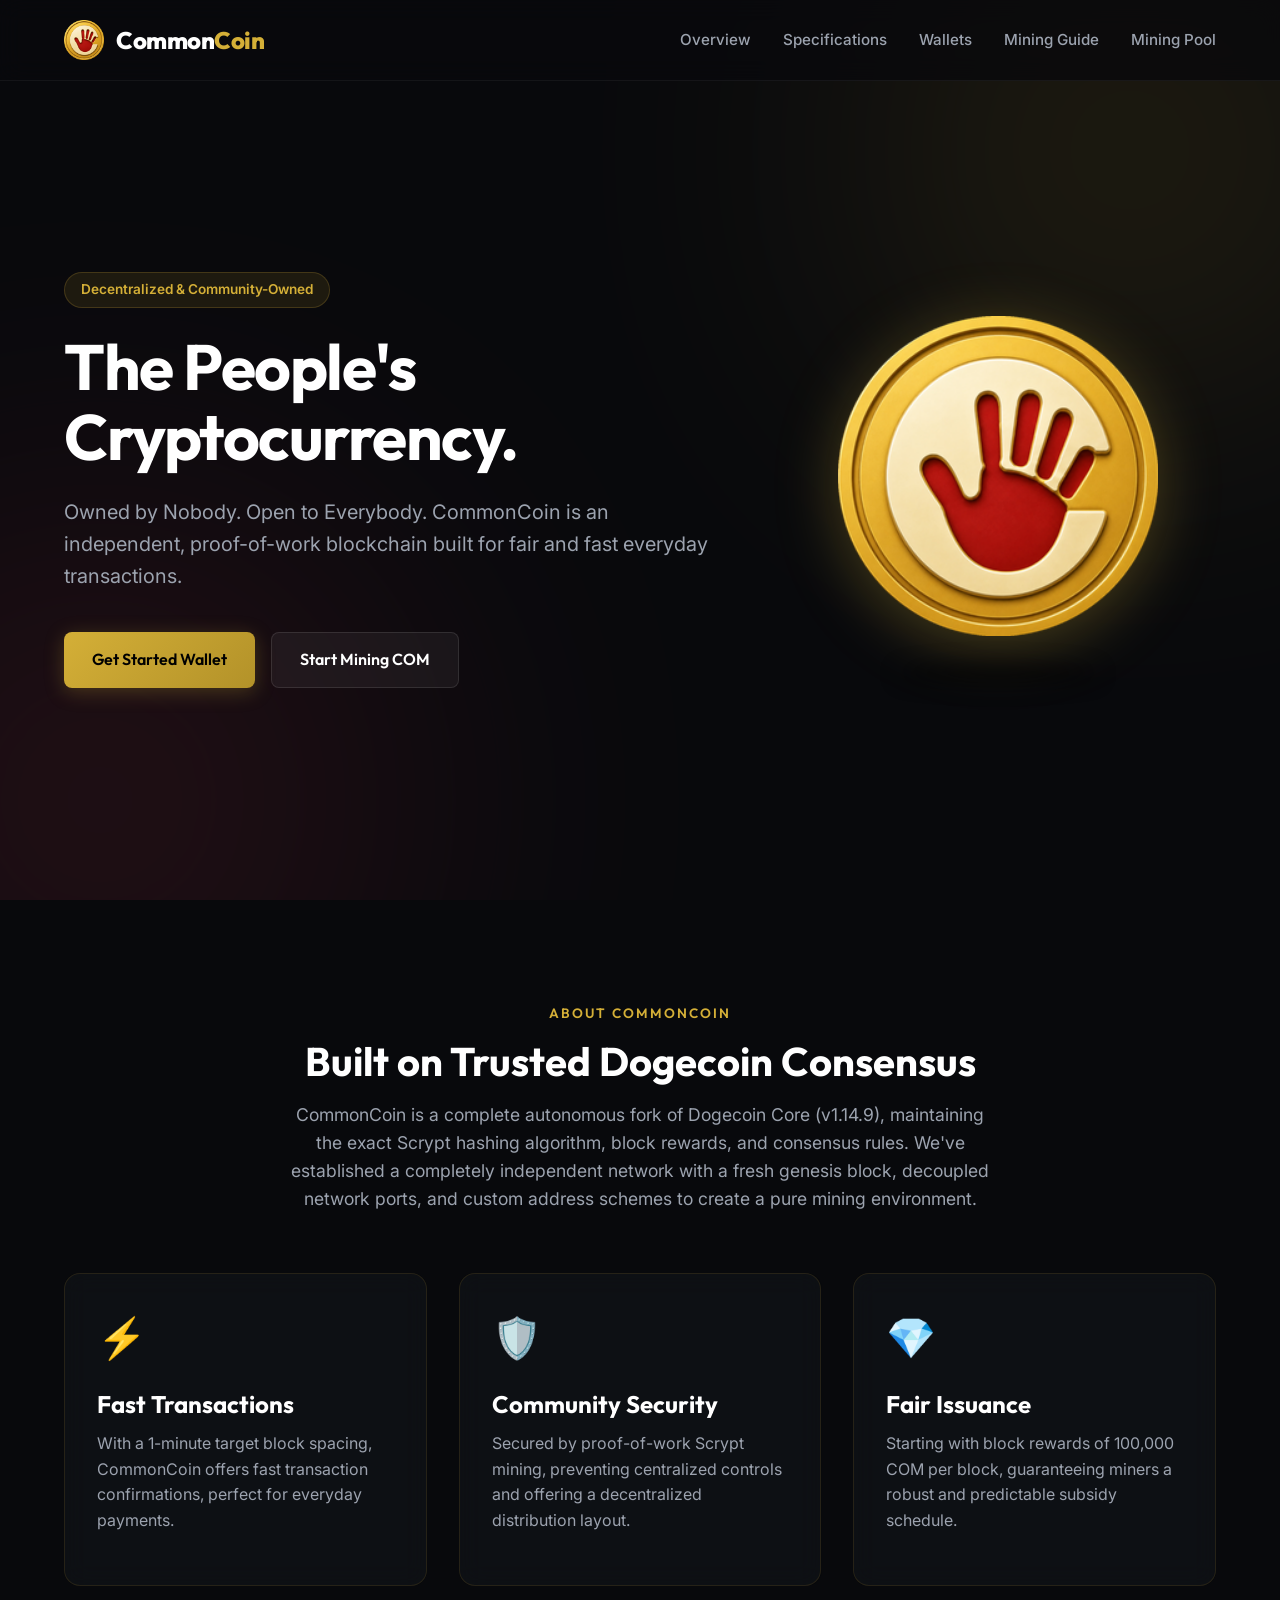
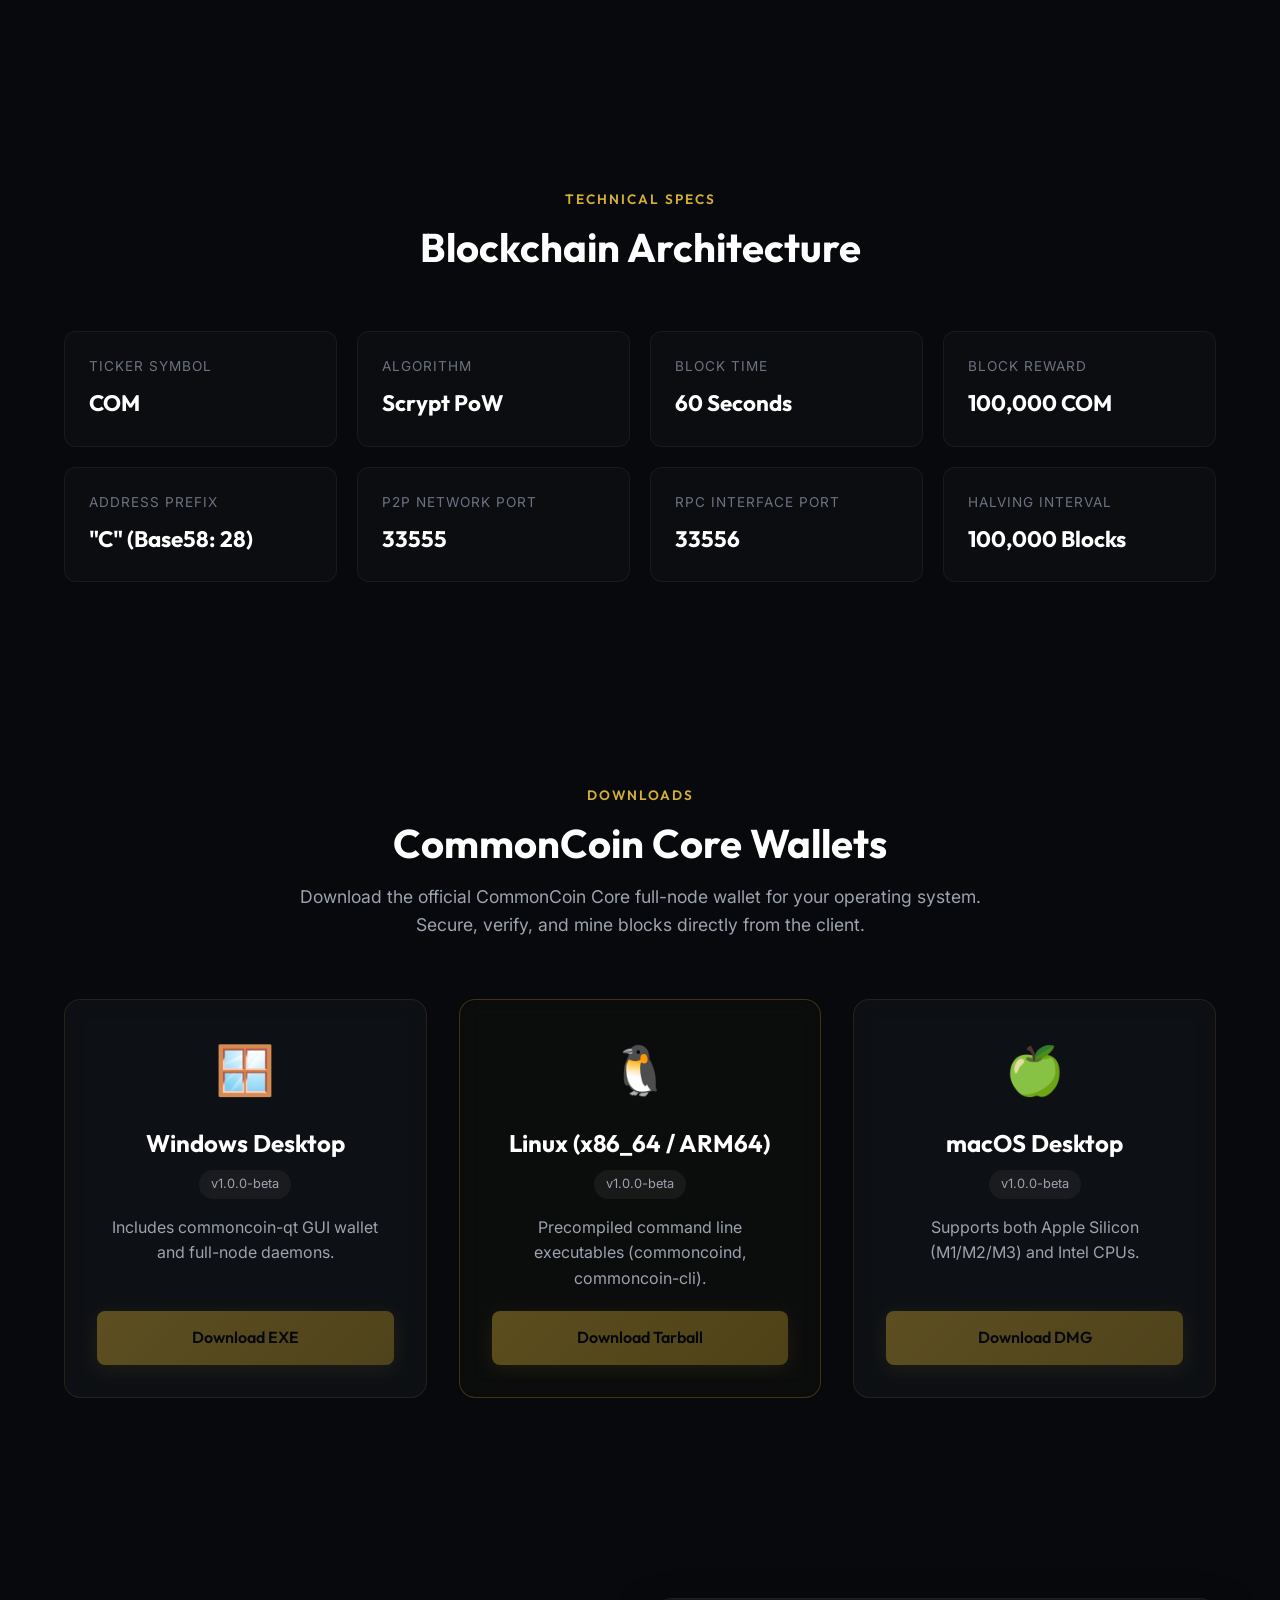
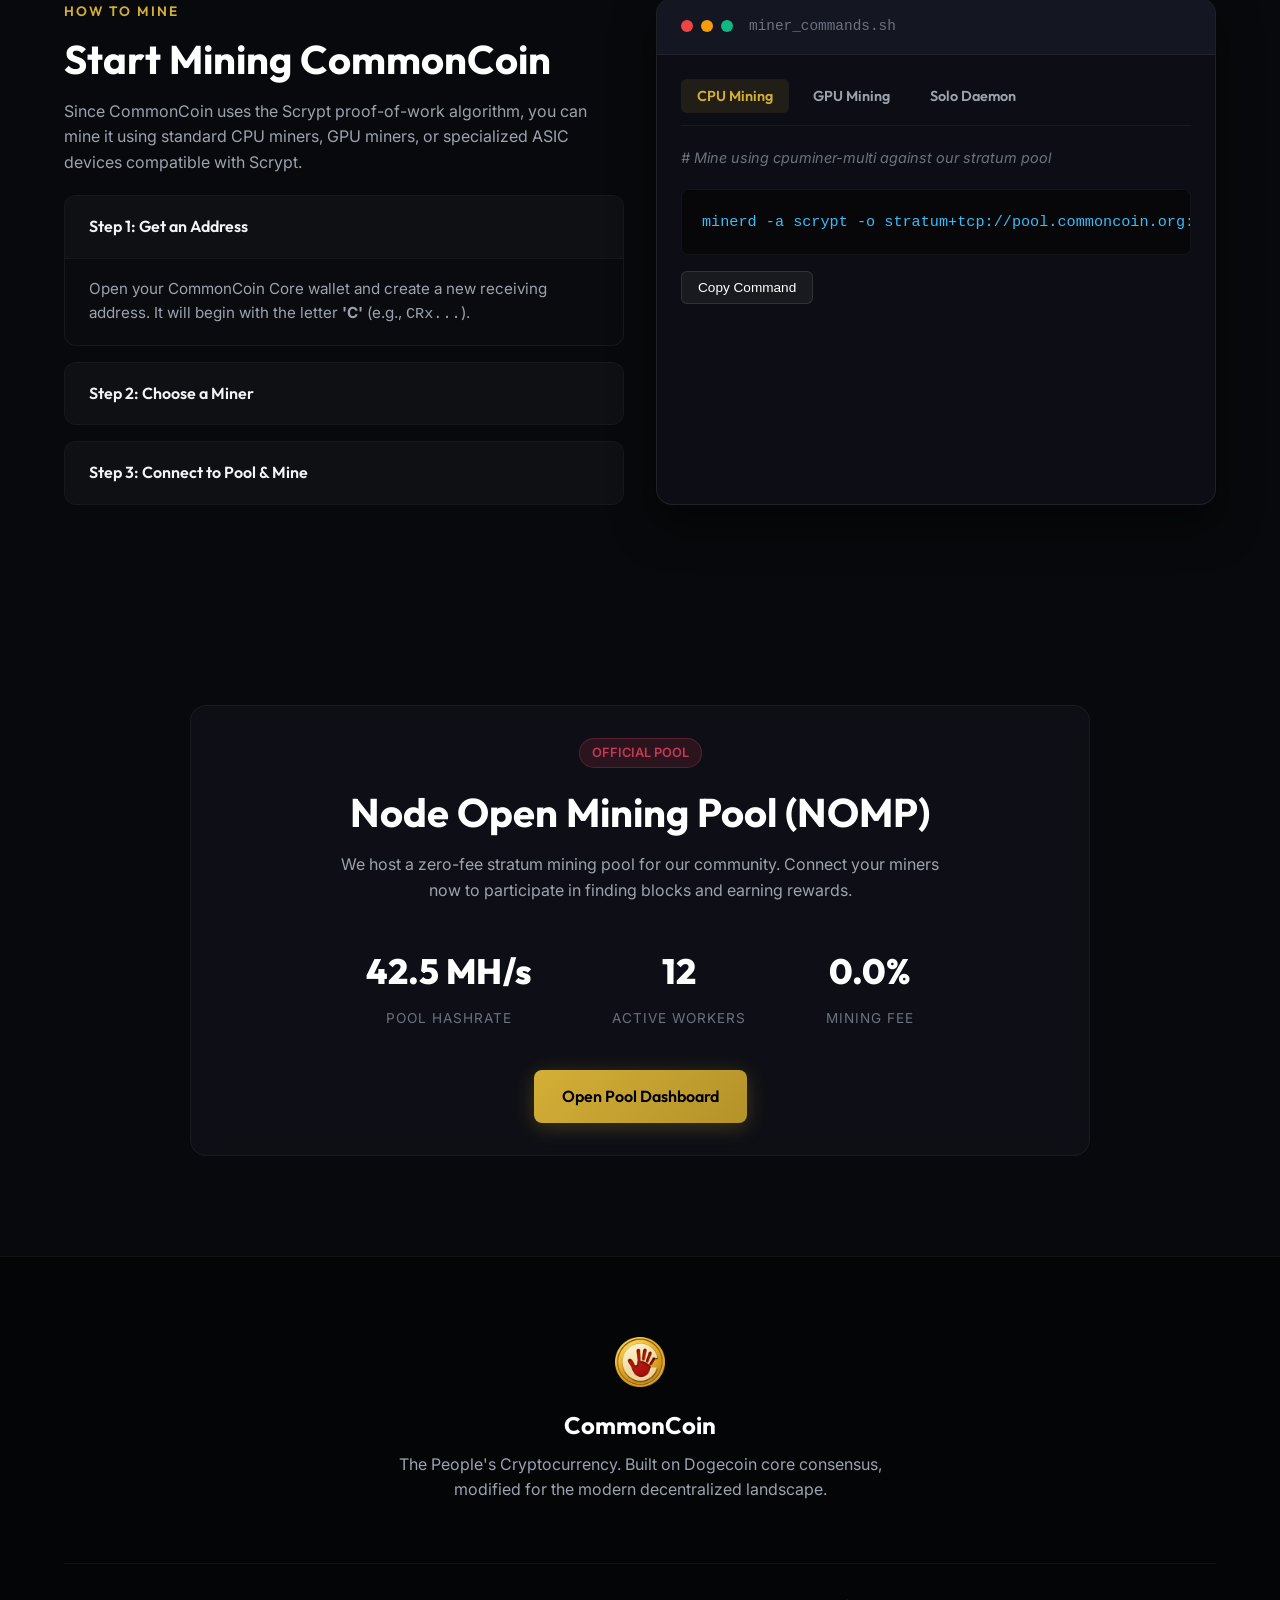
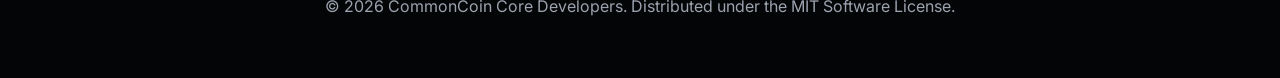
==== website/index.html @ 46592b2f "fix: resolve C++ and Python syntax warnings, align BDB 5.3 dependencies, decouple Testnet genesis ha" ====
<!DOCTYPE html>
<html lang="en">
<head>
    <meta charset="UTF-8">
    <meta name="viewport" content="width=device-width, initial-scale=1.0">
    <title>CommonCoin (COM) — The People's Cryptocurrency</title>
    <meta name="description" content="CommonCoin is a decentralized, open-source peer-to-peer cryptocurrency forked from Dogecoin. Mined by the community, owned by nobody.">
    <!-- Google Fonts -->
    <link rel="preconnect" href="https://fonts.googleapis.com">
    <link rel="preconnect" href="https://fonts.gstatic.com" crossorigin>
    <link href="https://fonts.googleapis.com/css2?family=Inter:wght@300;400;500;600&family=Outfit:wght@400;500;600;700;800&display=swap" rel="stylesheet">
    <!-- Main Style -->
    <link rel="stylesheet" href="index.css">
</head>
<body>

    <!-- Navigation Header -->
    <header class="header">
        <div class="container header-container">
            <a href="#" class="logo-area">
                <img src="images/logo.png" alt="CommonCoin Logo" class="nav-logo">
                <span class="logo-text">Common<span>Coin</span></span>
            </a>
            <nav class="nav-menu" id="nav-menu">
                <a href="#about" class="nav-link">Overview</a>
                <a href="#specs" class="nav-link">Specifications</a>
                <a href="#wallets" class="nav-link">Wallets</a>
                <a href="#mining" class="nav-link">Mining Guide</a>
                <a href="#pool" class="nav-link">Mining Pool</a>
            </nav>
            <button class="menu-toggle" id="menu-toggle" aria-label="Toggle Menu">
                <span class="bar"></span>
                <span class="bar"></span>
                <span class="bar"></span>
            </button>
        </div>
    </header>

    <!-- Hero Section -->
    <section class="hero-section" id="home">
        <div class="hero-bg-gradients">
            <div class="gradient-ball gold-ball"></div>
            <div class="gradient-ball red-ball"></div>
        </div>
        <div class="container hero-container">
            <div class="hero-content">
                <span class="badge">Decentralized & Community-Owned</span>
                <h1 class="hero-title">The People's<br>Cryptocurrency.</h1>
                <p class="hero-subtitle">Owned by Nobody. Open to Everybody. CommonCoin is an independent, proof-of-work blockchain built for fair and fast everyday transactions.</p>
                <div class="hero-buttons">
                    <a href="#wallets" class="btn btn-primary">Get Started Wallet</a>
                    <a href="#mining" class="btn btn-secondary">Start Mining COM</a>
                </div>
            </div>
            <div class="hero-visual">
                <div class="coin-wrapper">
                    <div class="coin-container">
                        <img src="images/logo.png" alt="CommonCoin Gold Coin" class="gold-coin">
                        <div class="coin-shadow"></div>
                    </div>
                </div>
            </div>
        </div>
    </section>

    <!-- Overview / About Section -->
    <section class="section about-section" id="about">
        <div class="container">
            <div class="section-header text-center">
                <span class="section-tag">About CommonCoin</span>
                <h2 class="section-title">Built on Trusted Dogecoin Consensus</h2>
                <p class="section-desc">CommonCoin is a complete autonomous fork of Dogecoin Core (v1.14.9), maintaining the exact Scrypt hashing algorithm, block rewards, and consensus rules. We've established a completely independent network with a fresh genesis block, decoupled network ports, and custom address schemes to create a pure mining environment.</p>
            </div>
            
            <div class="grid grid-3">
                <div class="card feature-card">
                    <div class="card-icon">⚡</div>
                    <h3>Fast Transactions</h3>
                    <p>With a 1-minute target block spacing, CommonCoin offers fast transaction confirmations, perfect for everyday payments.</p>
                </div>
                <div class="card feature-card">
                    <div class="card-icon">🛡️</div>
                    <h3>Community Security</h3>
                    <p>Secured by proof-of-work Scrypt mining, preventing centralized controls and offering a decentralized distribution layout.</p>
                </div>
                <div class="card feature-card">
                    <div class="card-icon">💎</div>
                    <h3>Fair Issuance</h3>
                    <p>Starting with block rewards of 100,000 COM per block, guaranteeing miners a robust and predictable subsidy schedule.</p>
                </div>
            </div>
        </div>
    </section>

    <!-- Specifications Section -->
    <section class="section specs-section" id="specs">
        <div class="container">
            <div class="section-header text-center">
                <span class="section-tag">Technical Specs</span>
                <h2 class="section-title">Blockchain Architecture</h2>
            </div>
            
            <div class="specs-grid">
                <div class="spec-tile">
                    <span class="spec-label">Ticker Symbol</span>
                    <span class="spec-value">COM</span>
                </div>
                <div class="spec-tile">
                    <span class="spec-label">Algorithm</span>
                    <span class="spec-value">Scrypt PoW</span>
                </div>
                <div class="spec-tile">
                    <span class="spec-label">Block Time</span>
                    <span class="spec-value">60 Seconds</span>
                </div>
                <div class="spec-tile">
                    <span class="spec-label">Block Reward</span>
                    <span class="spec-value">100,000 COM</span>
                </div>
                <div class="spec-tile">
                    <span class="spec-label">Address Prefix</span>
                    <span class="spec-value">"C" (Base58: 28)</span>
                </div>
                <div class="spec-tile">
                    <span class="spec-label">P2P Network Port</span>
                    <span class="spec-value">33555</span>
                </div>
                <div class="spec-tile">
                    <span class="spec-label">RPC Interface Port</span>
                    <span class="spec-value">33556</span>
                </div>
                <div class="spec-tile">
                    <span class="spec-label">Halving Interval</span>
                    <span class="spec-value">100,000 Blocks</span>
                </div>
            </div>
        </div>
    </section>

    <!-- Wallets Section -->
    <section class="section wallets-section" id="wallets">
        <div class="container">
            <div class="section-header text-center">
                <span class="section-tag">Downloads</span>
                <h2 class="section-title">CommonCoin Core Wallets</h2>
                <p class="section-desc">Download the official CommonCoin Core full-node wallet for your operating system. Secure, verify, and mine blocks directly from the client.</p>
            </div>
            
            <div class="grid grid-3">
                <div class="card download-card">
                    <div class="os-icon">🪟</div>
                    <h3>Windows Desktop</h3>
                    <span class="version-label">v1.0.0-beta</span>
                    <p>Includes commoncoin-qt GUI wallet and full-node daemons.</p>
                    <a href="#" class="btn btn-primary btn-full disabled">Download EXE</a>
                </div>
                <div class="card download-card active-card">
                    <div class="os-icon">🐧</div>
                    <h3>Linux (x86_64 / ARM64)</h3>
                    <span class="version-label">v1.0.0-beta</span>
                    <p>Precompiled command line executables (commoncoind, commoncoin-cli).</p>
                    <a href="#" class="btn btn-primary btn-full disabled">Download Tarball</a>
                </div>
                <div class="card download-card">
                    <div class="os-icon">🍏</div>
                    <h3>macOS Desktop</h3>
                    <span class="version-label">v1.0.0-beta</span>
                    <p>Supports both Apple Silicon (M1/M2/M3) and Intel CPUs.</p>
                    <a href="#" class="btn btn-primary btn-full disabled">Download DMG</a>
                </div>
            </div>
        </div>
    </section>

    <!-- Mining Guide Section -->
    <section class="section mining-section" id="mining">
        <div class="container">
            <div class="grid grid-2-equal">
                <div class="mining-info">
                    <span class="section-tag">How To Mine</span>
                    <h2 class="section-title">Start Mining CommonCoin</h2>
                    <p>Since CommonCoin uses the Scrypt proof-of-work algorithm, you can mine it using standard CPU miners, GPU miners, or specialized ASIC devices compatible with Scrypt.</p>
                    
                    <div class="accordion">
                        <div class="accordion-item active">
                            <div class="accordion-title">Step 1: Get an Address</div>
                            <div class="accordion-content">
                                Open your CommonCoin Core wallet and create a new receiving address. It will begin with the letter <strong>'C'</strong> (e.g., <code>CRx...</code>).
                            </div>
                        </div>
                        <div class="accordion-item">
                            <div class="accordion-title">Step 2: Choose a Miner</div>
                            <div class="accordion-content">
                                For CPU mining, use <strong>cpuminer-multi</strong>. For GPU mining, use <strong>cgminer</strong> or <strong>sgminer</strong> with Scrypt support.
                            </div>
                        </div>
                        <div class="accordion-item">
                            <div class="accordion-title">Step 3: Connect to Pool & Mine</div>
                            <div class="accordion-content">
                                Configure your mining command pointing to our stratum pool or set up solo mining in your wallet configuration.
                            </div>
                        </div>
                    </div>
                </div>
                
                <div class="mining-console">
                    <div class="console-header">
                        <span class="dot red-dot"></span>
                        <span class="dot yellow-dot"></span>
                        <span class="dot green-dot"></span>
                        <span class="console-title">miner_commands.sh</span>
                    </div>
                    <div class="console-body">
                        <div class="console-tabs">
                            <button class="console-tab active" onclick="switchTab('cpu')">CPU Mining</button>
                            <button class="console-tab" onclick="switchTab('gpu')">GPU Mining</button>
                            <button class="console-tab" onclick="switchTab('solo')">Solo Daemon</button>
                        </div>
                        
                        <div class="tab-content" id="tab-cpu">
                            <p class="console-comment"># Mine using cpuminer-multi against our stratum pool</p>
                            <pre><code>minerd -a scrypt -o stratum+tcp://pool.commoncoin.org:3032 -u CYourWalletAddressHere -p x</code></pre>
                            <button class="btn-copy" onclick="copyConsole(this)">Copy Command</button>
                        </div>
                        
                        <div class="tab-content hidden" id="tab-gpu">
                            <p class="console-comment"># Mine using cgminer on opencl graphics cards</p>
                            <pre><code>cgminer --scrypt -o stratum+tcp://pool.commoncoin.org:3256 -u CYourWalletAddressHere -p x -I 13</code></pre>
                            <button class="btn-copy" onclick="copyConsole(this)">Copy Command</button>
                        </div>

                        <div class="tab-content hidden" id="tab-solo">
                            <p class="console-comment"># Run local daemon configured for solo mining</p>
                            <pre><code>commoncoind -daemon -rpcuser=user -rpcpassword=pass -gen=1 -genproclimit=4</code></pre>
                            <button class="btn-copy" onclick="copyConsole(this)">Copy Command</button>
                        </div>
                    </div>
                </div>
            </div>
        </div>
    </section>

    <!-- Mining Pool Section -->
    <section class="section pool-section" id="pool">
        <div class="container">
            <div class="card glass-card pool-hero">
                <div class="pool-badge">Official Pool</div>
                <h2>Node Open Mining Pool (NOMP)</h2>
                <p>We host a zero-fee stratum mining pool for our community. Connect your miners now to participate in finding blocks and earning rewards.</p>
                
                <div class="pool-stats">
                    <div class="stat">
                        <span class="stat-number" id="pool-hashrate">42.5 MH/s</span>
                        <span class="stat-lbl">Pool Hashrate</span>
                    </div>
                    <div class="stat">
                        <span class="stat-number" id="pool-miners">12</span>
                        <span class="stat-lbl">Active Workers</span>
                    </div>
                    <div class="stat">
                        <span class="stat-number" id="pool-fee">0.0%</span>
                        <span class="stat-lbl">Mining Fee</span>
                    </div>
                </div>
                
                <div class="pool-links">
                    <a href="http://pool.commoncoin.org:8080" class="btn btn-primary" target="_blank">Open Pool Dashboard</a>
                </div>
            </div>
        </div>
    </section>

    <!-- Footer -->
    <footer class="footer">
        <div class="container footer-container">
            <div class="footer-brand">
                <img src="images/logo.png" alt="CommonCoin Logo" class="footer-logo">
                <h3>CommonCoin</h3>
                <p>The People's Cryptocurrency. Built on Dogecoin core consensus, modified for the modern decentralized landscape.</p>
            </div>
            <div class="footer-copy">
                <p>&copy; 2026 CommonCoin Core Developers. Distributed under the MIT Software License.</p>
            </div>
        </div>
    </footer>

    <!-- App Logic -->
    <script src="app.js"></script>
</body>
</html>
---- website/index.css ----
/* CSS Variables & Core Setup */
:root {
    --bg-primary: #08090c;
    --bg-secondary: #10121a;
    --card-bg: rgba(18, 20, 26, 0.65);
    --card-border: rgba(212, 175, 55, 0.12);
    --card-border-hover: rgba(212, 175, 55, 0.3);
    
    --accent-gold: #d4af37;
    --accent-gold-rgb: 212, 175, 55;
    --accent-red: #c73852;
    --accent-red-rgb: 199, 56, 82;
    
    --text-primary: #f3f4f6;
    --text-secondary: #9ca3af;
    --text-muted: #6b7280;
    
    --font-heading: 'Outfit', sans-serif;
    --font-body: 'Inter', sans-serif;
    
    --transition-smooth: all 0.35s cubic-bezier(0.4, 0, 0.2, 1);
}

/* Reset */
* {
    margin: 0;
    padding: 0;
    box-sizing: border-box;
}

html {
    scroll-behavior: smooth;
}

body {
    background-color: var(--bg-primary);
    color: var(--text-primary);
    font-family: var(--font-body);
    line-height: 1.6;
    overflow-x: hidden;
}

/* Layout Utilities */
.container {
    width: 100%;
    max-width: 1200px;
    margin: 0 auto;
    padding: 0 24px;
}

.section {
    padding: 100px 0;
    position: relative;
}

.text-center {
    text-align: center;
}

.grid {
    display: grid;
    gap: 32px;
}

.grid-3 {
    grid-template-columns: repeat(auto-fit, minmax(300px, 1fr));
}

.grid-2-equal {
    grid-template-columns: repeat(auto-fit, minmax(450px, 1fr));
}

@media (max-width: 768px) {
    .grid-2-equal {
        grid-template-columns: 1fr;
    }
}

/* Typography */
h1, h2, h3, h4 {
    font-family: var(--font-heading);
    font-weight: 700;
    color: #ffffff;
    line-height: 1.2;
}

h2 {
    font-size: 2.5rem;
    margin-bottom: 16px;
}

h3 {
    font-size: 1.5rem;
    margin-bottom: 12px;
}

p {
    font-size: 1rem;
    color: var(--text-secondary);
    margin-bottom: 20px;
}

/* Section Headers */
.section-header {
    max-width: 700px;
    margin: 0 auto 60px auto;
}

.section-tag {
    display: inline-block;
    font-family: var(--font-heading);
    text-transform: uppercase;
    font-size: 0.85rem;
    letter-spacing: 2px;
    color: var(--accent-gold);
    font-weight: 600;
    margin-bottom: 12px;
}

.section-desc {
    font-size: 1.1rem;
    color: var(--text-secondary);
}

/* Buttons */
.btn {
    display: inline-flex;
    align-items: center;
    justify-content: center;
    padding: 14px 28px;
    border-radius: 8px;
    font-family: var(--font-heading);
    font-weight: 600;
    font-size: 1rem;
    text-decoration: none;
    cursor: pointer;
    transition: var(--transition-smooth);
    border: none;
}

.btn-primary {
    background: linear-gradient(135deg, var(--accent-gold), #b39229);
    color: #000000;
    box-shadow: 0 4px 20px rgba(var(--accent-gold-rgb), 0.25);
}

.btn-primary:hover {
    transform: translateY(-2px);
    box-shadow: 0 6px 24px rgba(var(--accent-gold-rgb), 0.4);
    filter: brightness(1.1);
}

.btn-secondary {
    background: rgba(255, 255, 255, 0.05);
    color: #ffffff;
    border: 1px solid rgba(255, 255, 255, 0.1);
}

.btn-secondary:hover {
    background: rgba(255, 255, 255, 0.1);
    border-color: rgba(255, 255, 255, 0.2);
    transform: translateY(-2px);
}

.btn-full {
    width: 100%;
}

.btn.disabled {
    opacity: 0.4;
    cursor: not-allowed;
    pointer-events: none;
}

/* Cards & Glassmorphism */
.card {
    background: var(--card-bg);
    border: 1px solid var(--card-border);
    border-radius: 16px;
    padding: 32px;
    backdrop-filter: blur(12px);
    -webkit-backdrop-filter: blur(12px);
    transition: var(--transition-smooth);
}

.card:hover {
    transform: translateY(-4px);
    border-color: var(--card-border-hover);
    box-shadow: 0 8px 30px rgba(var(--accent-gold-rgb), 0.05);
}

.glass-card {
    background: rgba(25, 27, 38, 0.4);
    border: 1px solid rgba(255, 255, 255, 0.05);
}

/* Navigation Header */
.header {
    position: fixed;
    top: 0;
    left: 0;
    width: 100%;
    z-index: 100;
    background: rgba(8, 9, 12, 0.75);
    backdrop-filter: blur(12px);
    -webkit-backdrop-filter: blur(12px);
    border-bottom: 1px solid rgba(255, 255, 255, 0.05);
    transition: var(--transition-smooth);
}

.header-container {
    display: flex;
    align-items: center;
    justify-content: space-between;
    height: 80px;
}

.logo-area {
    display: flex;
    align-items: center;
    text-decoration: none;
    gap: 12px;
}

.nav-logo {
    height: 40px;
    width: auto;
}

.logo-text {
    font-family: var(--font-heading);
    font-size: 1.5rem;
    font-weight: 800;
    color: #ffffff;
    letter-spacing: -0.5px;
}

.logo-text span {
    color: var(--accent-gold);
}

.nav-menu {
    display: flex;
    gap: 32px;
}

.nav-link {
    text-decoration: none;
    color: var(--text-secondary);
    font-size: 0.95rem;
    font-weight: 500;
    transition: var(--transition-smooth);
}

.nav-link:hover {
    color: var(--accent-gold);
}

.menu-toggle {
    display: none;
    flex-direction: column;
    gap: 6px;
    background: transparent;
    border: none;
    cursor: pointer;
}

.menu-toggle .bar {
    width: 25px;
    height: 2px;
    background-color: #ffffff;
    transition: var(--transition-smooth);
}

/* Hero Section */
.hero-section {
    padding-top: 180px;
    padding-bottom: 120px;
    min-height: 100vh;
    display: flex;
    align-items: center;
    position: relative;
    z-index: 1;
}

.hero-bg-gradients {
    position: absolute;
    top: 0;
    left: 0;
    width: 100%;
    height: 100%;
    z-index: -1;
    overflow: hidden;
}

.gradient-ball {
    position: absolute;
    border-radius: 50%;
    filter: blur(150px);
    opacity: 0.15;
}

.gold-ball {
    width: 500px;
    height: 500px;
    background: var(--accent-gold);
    top: -100px;
    right: -100px;
}

.red-ball {
    width: 600px;
    height: 600px;
    background: var(--accent-red);
    bottom: -200px;
    left: -200px;
}

.hero-container {
    display: flex;
    align-items: center;
    gap: 60px;
}

.hero-content {
    flex: 1.2;
}

.hero-visual {
    flex: 0.8;
    display: flex;
    justify-content: center;
    align-items: center;
}

.badge {
    display: inline-block;
    padding: 6px 16px;
    background: rgba(var(--accent-gold-rgb), 0.1);
    color: var(--accent-gold);
    border: 1px solid rgba(var(--accent-gold-rgb), 0.2);
    border-radius: 50px;
    font-size: 0.85rem;
    font-weight: 600;
    margin-bottom: 24px;
}

.hero-title {
    font-size: 4rem;
    line-height: 1.1;
    margin-bottom: 24px;
    letter-spacing: -1.5px;
}

.hero-subtitle {
    font-size: 1.25rem;
    line-height: 1.6;
    margin-bottom: 40px;
    color: var(--text-secondary);
}

.hero-buttons {
    display: flex;
    gap: 16px;
}

.coin-wrapper {
    position: relative;
}

.coin-container {
    position: relative;
    animation: float 6s ease-in-out infinite;
}

.gold-coin {
    width: 320px;
    height: 320px;
    filter: drop-shadow(0 10px 30px rgba(var(--accent-gold-rgb), 0.3));
}

.coin-shadow {
    width: 200px;
    height: 20px;
    background: rgba(0, 0, 0, 0.5);
    border-radius: 50%;
    position: absolute;
    bottom: -40px;
    left: 50%;
    transform: translateX(-50%);
    filter: blur(10px);
    animation: shadowScale 6s ease-in-out infinite;
}

/* Feature Cards */
.feature-card .card-icon {
    font-size: 2.5rem;
    margin-bottom: 20px;
}

/* Specs Section */
.specs-grid {
    display: grid;
    grid-template-columns: repeat(auto-fit, minmax(220px, 1fr));
    gap: 20px;
}

.spec-tile {
    background: rgba(255, 255, 255, 0.02);
    border: 1px solid rgba(255, 255, 255, 0.05);
    border-radius: 12px;
    padding: 24px;
    display: flex;
    flex-direction: column;
    gap: 8px;
    transition: var(--transition-smooth);
}

.spec-tile:hover {
    background: rgba(var(--accent-gold-rgb), 0.03);
    border-color: rgba(var(--accent-gold-rgb), 0.15);
    transform: translateY(-2px);
}

.spec-label {
    font-size: 0.85rem;
    text-transform: uppercase;
    letter-spacing: 1px;
    color: var(--text-muted);
}

.spec-value {
    font-family: var(--font-heading);
    font-size: 1.4rem;
    font-weight: 700;
    color: #ffffff;
}

/* Download Cards */
.download-card {
    text-align: center;
    display: flex;
    flex-direction: column;
    align-items: center;
}

.os-icon {
    font-size: 3rem;
    margin-bottom: 20px;
}

.version-label {
    display: inline-block;
    font-size: 0.8rem;
    background: rgba(255, 255, 255, 0.05);
    padding: 4px 12px;
    border-radius: 50px;
    color: var(--text-secondary);
    margin-bottom: 16px;
}

.active-card {
    border-color: rgba(var(--accent-gold-rgb), 0.25);
    background: rgba(var(--accent-gold-rgb), 0.02);
}

.download-card .btn {
    margin-top: auto;
}

/* Mining Console */
.accordion {
    display: flex;
    flex-direction: column;
    gap: 16px;
}

.accordion-item {
    border: 1px solid rgba(255, 255, 255, 0.05);
    border-radius: 12px;
    overflow: hidden;
    background: rgba(255, 255, 255, 0.01);
}

.accordion-title {
    padding: 18px 24px;
    font-weight: 600;
    font-family: var(--font-heading);
    cursor: pointer;
    background: rgba(255, 255, 255, 0.02);
    transition: var(--transition-smooth);
}

.accordion-title:hover {
    color: var(--accent-gold);
}

.accordion-content {
    padding: 0 24px;
    max-height: 0;
    overflow: hidden;
    transition: max-height 0.3s ease-out, padding 0.3s ease-out;
    color: var(--text-secondary);
    font-size: 0.95rem;
}

.accordion-item.active .accordion-content {
    padding: 18px 24px;
    max-height: 200px;
    border-top: 1px solid rgba(255, 255, 255, 0.05);
}

.mining-console {
    background: #0d0e15;
    border: 1px solid rgba(255, 255, 255, 0.08);
    border-radius: 16px;
    overflow: hidden;
    box-shadow: 0 20px 40px rgba(0,0,0,0.5);
}

.console-header {
    background: #141622;
    padding: 16px 24px;
    display: flex;
    align-items: center;
    gap: 8px;
    border-bottom: 1px solid rgba(255, 255, 255, 0.05);
}

.dot {
    width: 12px;
    height: 12px;
    border-radius: 50%;
    display: inline-block;
}

.red-dot { background-color: #ef4444; }
.yellow-dot { background-color: #f59e0b; }
.green-dot { background-color: #10b981; }

.console-title {
    font-family: monospace;
    font-size: 0.9rem;
    color: var(--text-muted);
    margin-left: 8px;
}

.console-body {
    padding: 24px;
}

.console-tabs {
    display: flex;
    gap: 8px;
    margin-bottom: 20px;
    border-bottom: 1px solid rgba(255, 255, 255, 0.05);
    padding-bottom: 12px;
}

.console-tab {
    background: transparent;
    border: none;
    color: var(--text-secondary);
    font-family: var(--font-heading);
    font-size: 0.9rem;
    font-weight: 600;
    cursor: pointer;
    padding: 8px 16px;
    border-radius: 6px;
    transition: var(--transition-smooth);
}

.console-tab.active {
    background: rgba(var(--accent-gold-rgb), 0.1);
    color: var(--accent-gold);
}

.tab-content pre {
    background: #07070a;
    border: 1px solid rgba(255, 255, 255, 0.05);
    border-radius: 8px;
    padding: 20px;
    overflow-x: auto;
    margin: 16px 0;
}

.tab-content code {
    font-family: monospace;
    color: #38bdf8;
    font-size: 0.95rem;
}

.console-comment {
    color: var(--text-muted);
    font-style: italic;
    font-size: 0.9rem;
}

.btn-copy {
    background: rgba(255, 255, 255, 0.05);
    border: 1px solid rgba(255, 255, 255, 0.1);
    color: #ffffff;
    padding: 8px 16px;
    border-radius: 6px;
    font-size: 0.85rem;
    cursor: pointer;
    transition: var(--transition-smooth);
}

.btn-copy:hover {
    background: rgba(255, 255, 255, 0.1);
    border-color: rgba(255, 255, 255, 0.2);
}

.hidden {
    display: none;
}

/* Pool Section */
.pool-hero {
    text-align: center;
    max-width: 900px;
    margin: 0 auto;
    position: relative;
    overflow: hidden;
}

.pool-badge {
    display: inline-block;
    padding: 4px 12px;
    background: rgba(var(--accent-red-rgb), 0.15);
    border: 1px solid rgba(var(--accent-red-rgb), 0.3);
    color: var(--accent-red);
    border-radius: 50px;
    font-size: 0.8rem;
    font-weight: 600;
    margin-bottom: 20px;
    text-transform: uppercase;
}

.pool-hero h2 {
    margin-bottom: 16px;
}

.pool-hero p {
    max-width: 600px;
    margin-left: auto;
    margin-right: auto;
    margin-bottom: 40px;
}

.pool-stats {
    display: flex;
    justify-content: center;
    gap: 80px;
    margin-bottom: 40px;
    flex-wrap: wrap;
}

.pool-stats .stat {
    display: flex;
    flex-direction: column;
    gap: 8px;
}

.stat-number {
    font-family: var(--font-heading);
    font-size: 2.2rem;
    font-weight: 800;
    color: #ffffff;
}

.stat-lbl {
    font-size: 0.85rem;
    color: var(--text-muted);
    text-transform: uppercase;
    letter-spacing: 1px;
}

/* Footer */
.footer {
    background: #040507;
    padding: 80px 0 40px 0;
    border-top: 1px solid rgba(255, 255, 255, 0.05);
}

.footer-container {
    display: flex;
    flex-direction: column;
    align-items: center;
    gap: 40px;
    text-align: center;
}

.footer-brand {
    max-width: 500px;
}

.footer-logo {
    height: 50px;
    margin-bottom: 16px;
}

.footer-brand h3 {
    margin-bottom: 12px;
}

.footer-copy {
    border-top: 1px solid rgba(255, 255, 255, 0.05);
    width: 100%;
    padding-top: 30px;
    color: var(--text-muted);
    font-size: 0.9rem;
}

/* Animations */
@keyframes float {
    0% { transform: translateY(0px) rotate(0deg); }
    50% { transform: translateY(-15px) rotate(2deg); }
    100% { transform: translateY(0px) rotate(0deg); }
}

@keyframes shadowScale {
    0% { transform: translateX(-50%) scale(1); opacity: 0.5; }
    50% { transform: translateX(-50%) scale(0.8); opacity: 0.3; }
    100% { transform: translateX(-50%) scale(1); opacity: 0.5; }
}

/* Responsive Navigation */
@media (max-width: 992px) {
    .hero-container {
        flex-direction: column;
        text-align: center;
        gap: 40px;
    }
    
    .hero-buttons {
        justify-content: center;
    }
    
    .gold-coin {
        width: 250px;
        height: 250px;
    }
    
    .hero-title {
        font-size: 3rem;
    }
    
    .pool-stats {
        gap: 40px;
    }
}

@media (max-width: 768px) {
    .menu-toggle {
        display: flex;
    }
    
    .nav-menu {
        position: absolute;
        top: 80px;
        left: 0;
        width: 100%;
        background-color: var(--bg-primary);
        border-bottom: 1px solid rgba(255, 255, 255, 0.05);
        flex-direction: column;
        align-items: center;
        padding: 40px 0;
        gap: 24px;
        display: none;
    }
    
    .nav-menu.active {
        display: flex;
    }
}
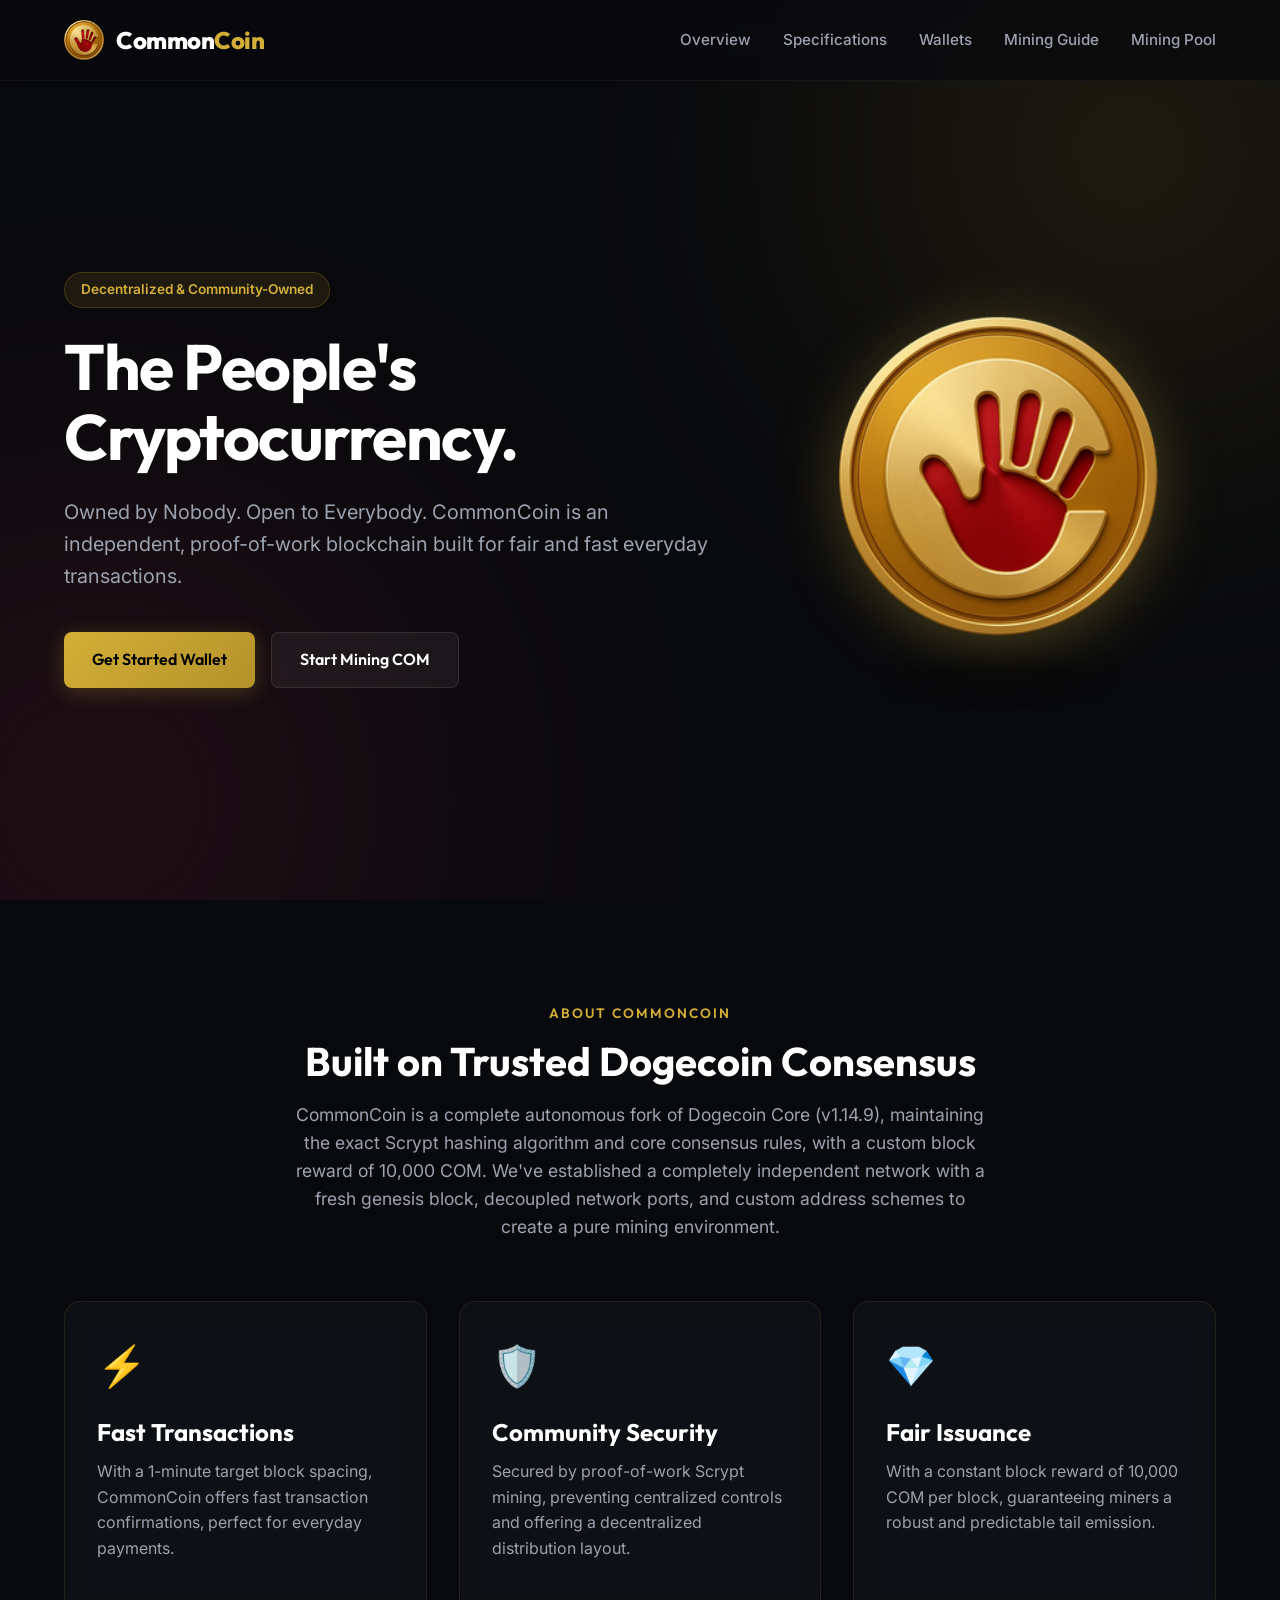
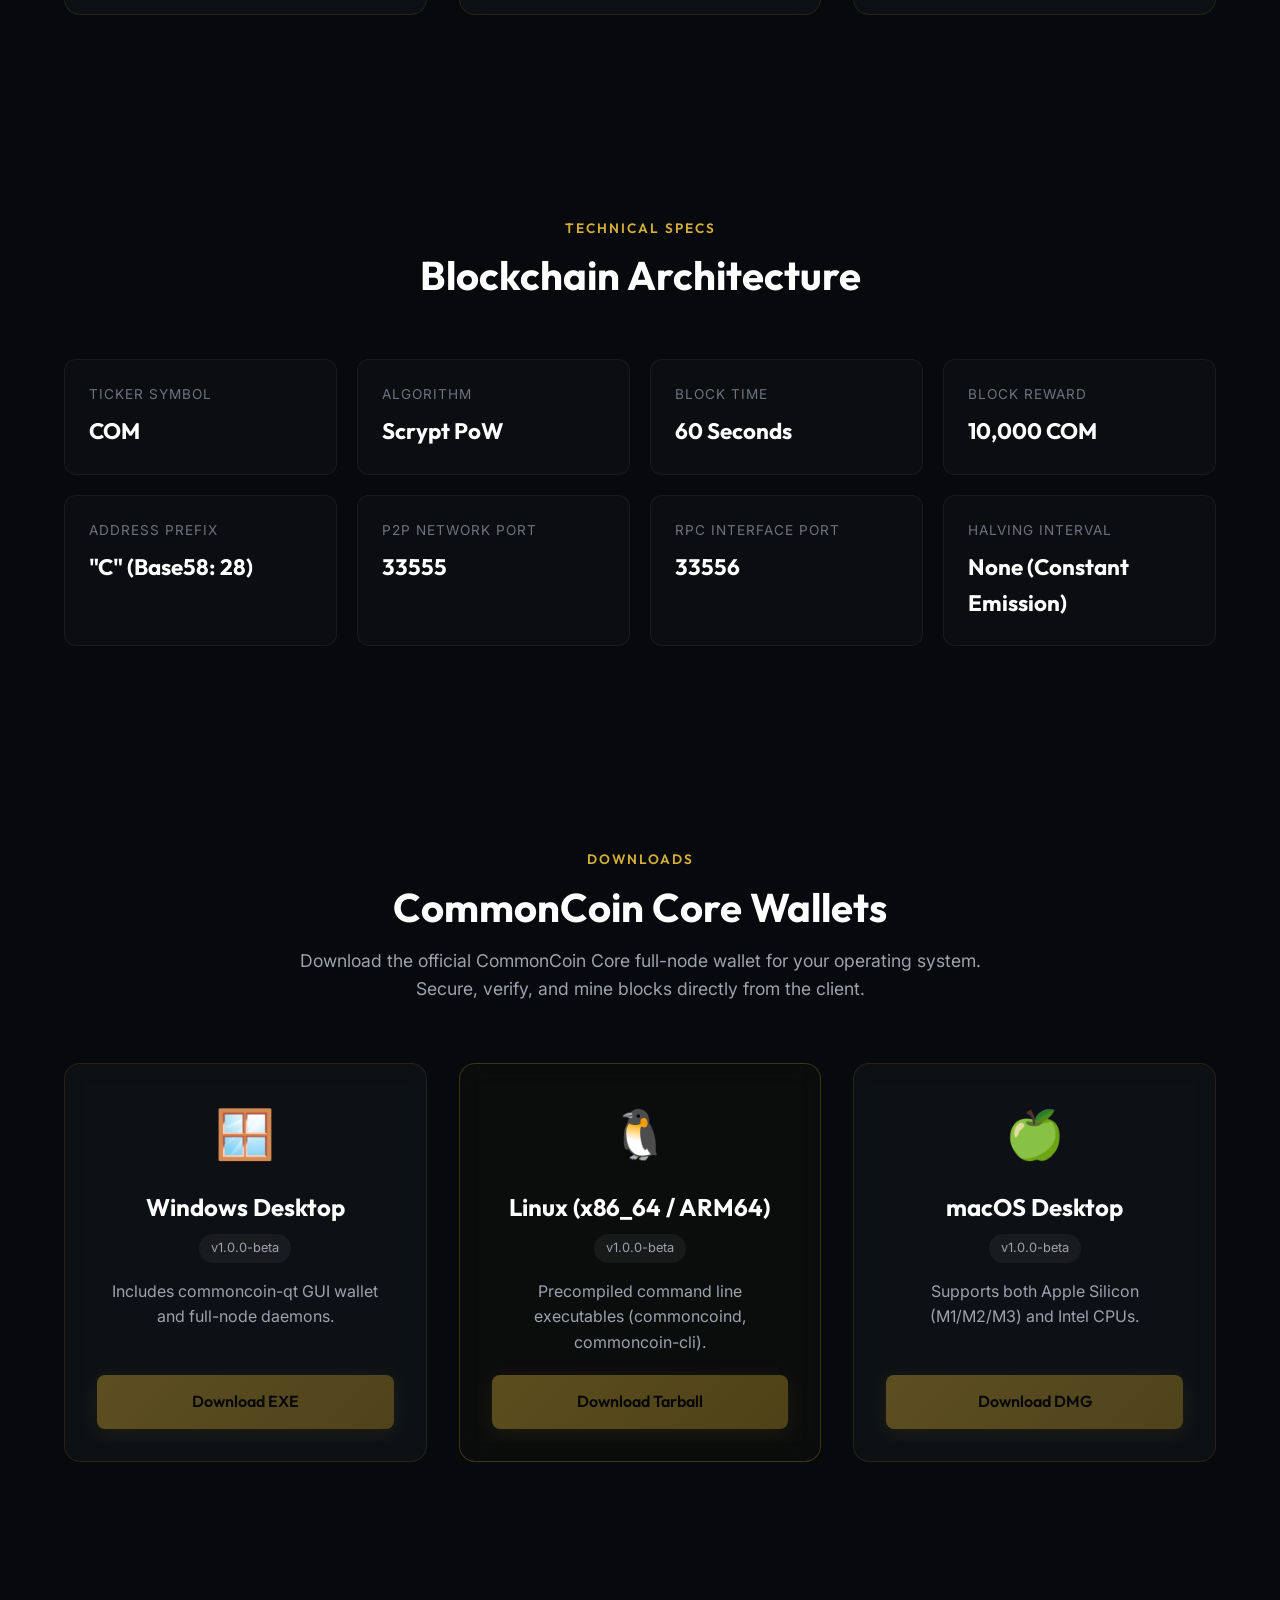
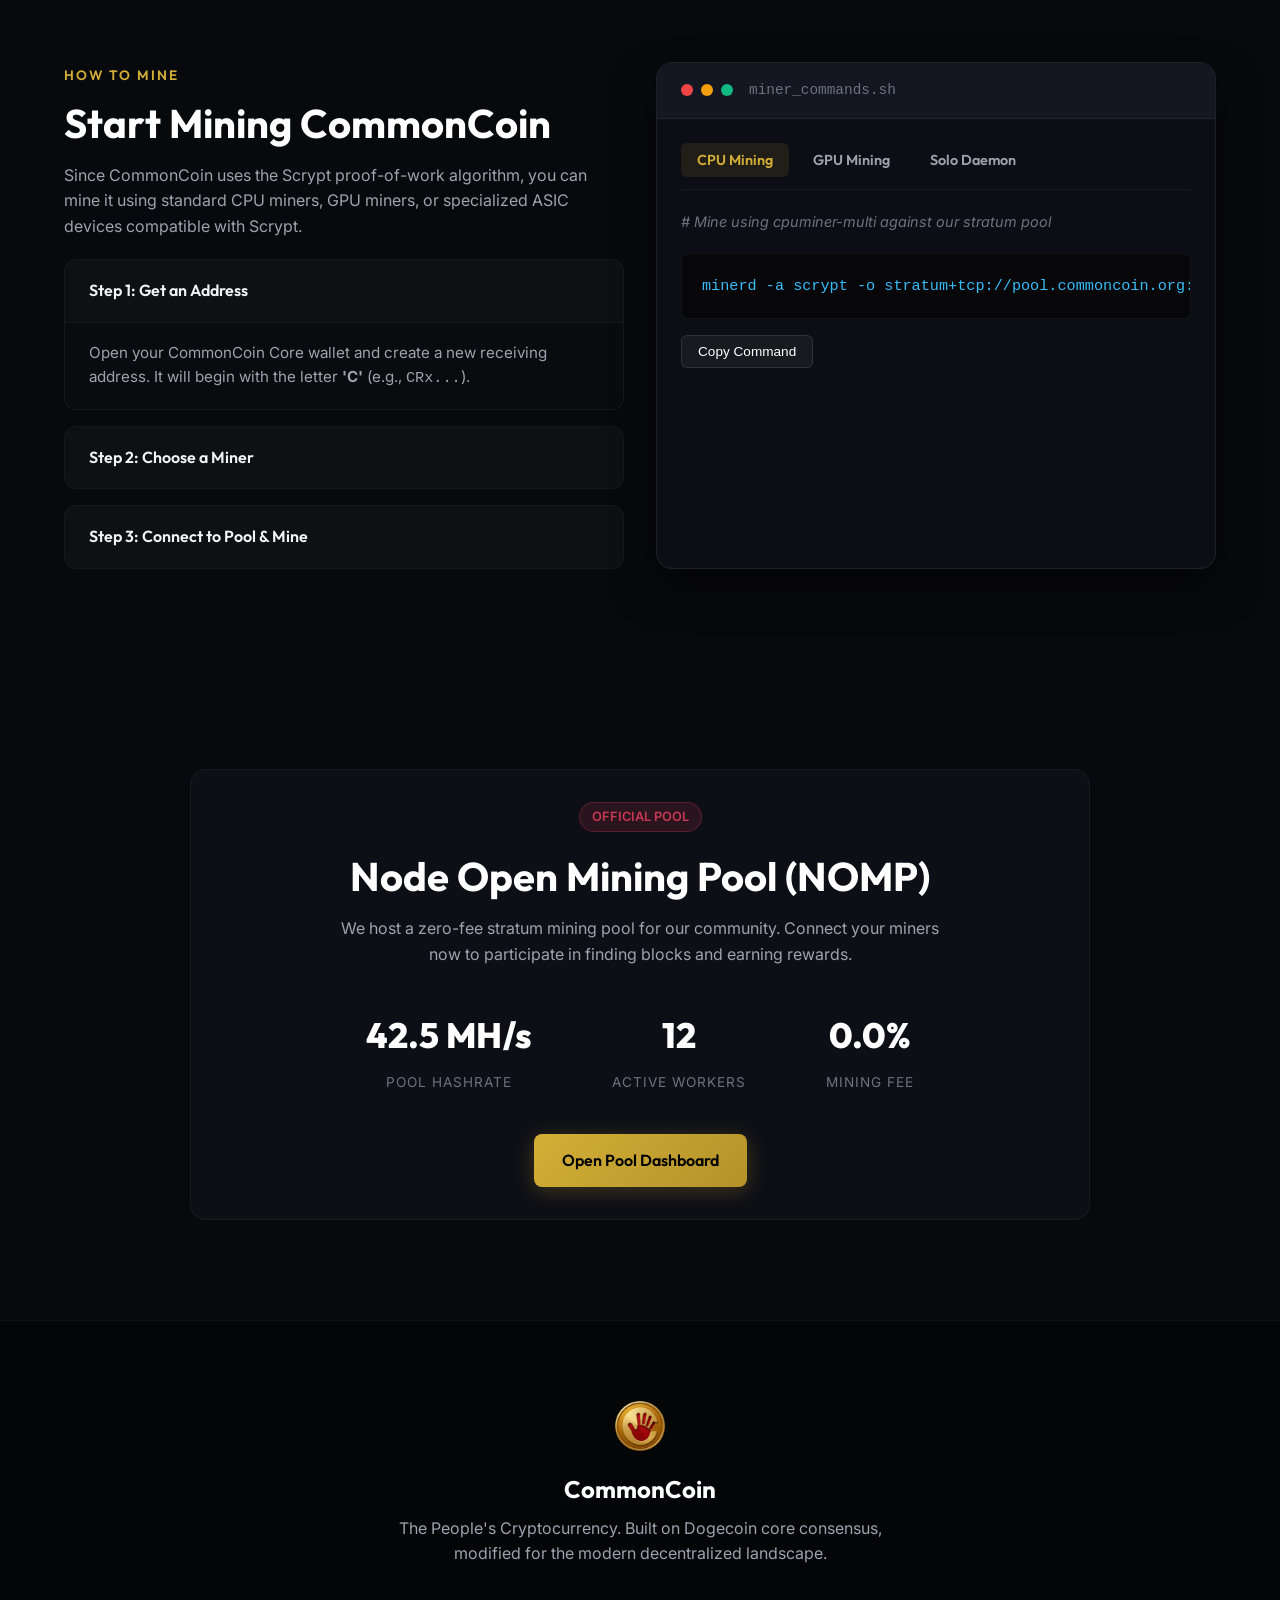
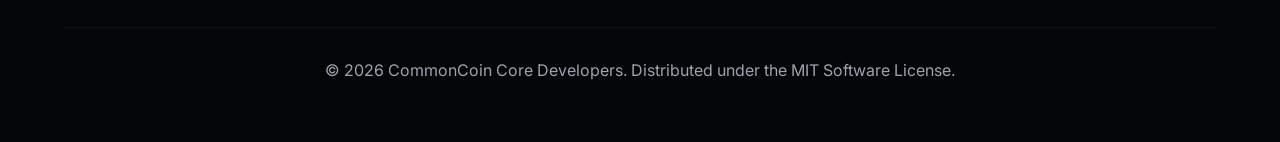
==== commit 51319289: "Clean up all Dogecoin remnants, update project spec baselines, and sync READMEs in all languages" ====
--- a/website/index.html
+++ b/website/index.html
@@ -69,7 +69,7 @@
             <div class="section-header text-center">
                 <span class="section-tag">About CommonCoin</span>
                 <h2 class="section-title">Built on Trusted Dogecoin Consensus</h2>
-                <p class="section-desc">CommonCoin is a complete autonomous fork of Dogecoin Core (v1.14.9), maintaining the exact Scrypt hashing algorithm, block rewards, and consensus rules. We've established a completely independent network with a fresh genesis block, decoupled network ports, and custom address schemes to create a pure mining environment.</p>
+                <p class="section-desc">CommonCoin is a complete autonomous fork of Dogecoin Core (v1.14.9), maintaining the exact Scrypt hashing algorithm and core consensus rules, with a custom block reward of 10,000 COM. We've established a completely independent network with a fresh genesis block, decoupled network ports, and custom address schemes to create a pure mining environment.</p>
             </div>
             
             <div class="grid grid-3">
@@ -86,7 +86,7 @@
                 <div class="card feature-card">
                     <div class="card-icon">💎</div>
                     <h3>Fair Issuance</h3>
-                    <p>Starting with block rewards of 100,000 COM per block, guaranteeing miners a robust and predictable subsidy schedule.</p>
+                    <p>With a constant block reward of 10,000 COM per block, guaranteeing miners a robust and predictable tail emission.</p>
                 </div>
             </div>
         </div>
@@ -115,7 +115,7 @@
                 </div>
                 <div class="spec-tile">
                     <span class="spec-label">Block Reward</span>
-                    <span class="spec-value">100,000 COM</span>
+                    <span class="spec-value">10,000 COM</span>
                 </div>
                 <div class="spec-tile">
                     <span class="spec-label">Address Prefix</span>
@@ -131,7 +131,7 @@
                 </div>
                 <div class="spec-tile">
                     <span class="spec-label">Halving Interval</span>
-                    <span class="spec-value">100,000 Blocks</span>
+                    <span class="spec-value">None (Constant Emission)</span>
                 </div>
             </div>
         </div>
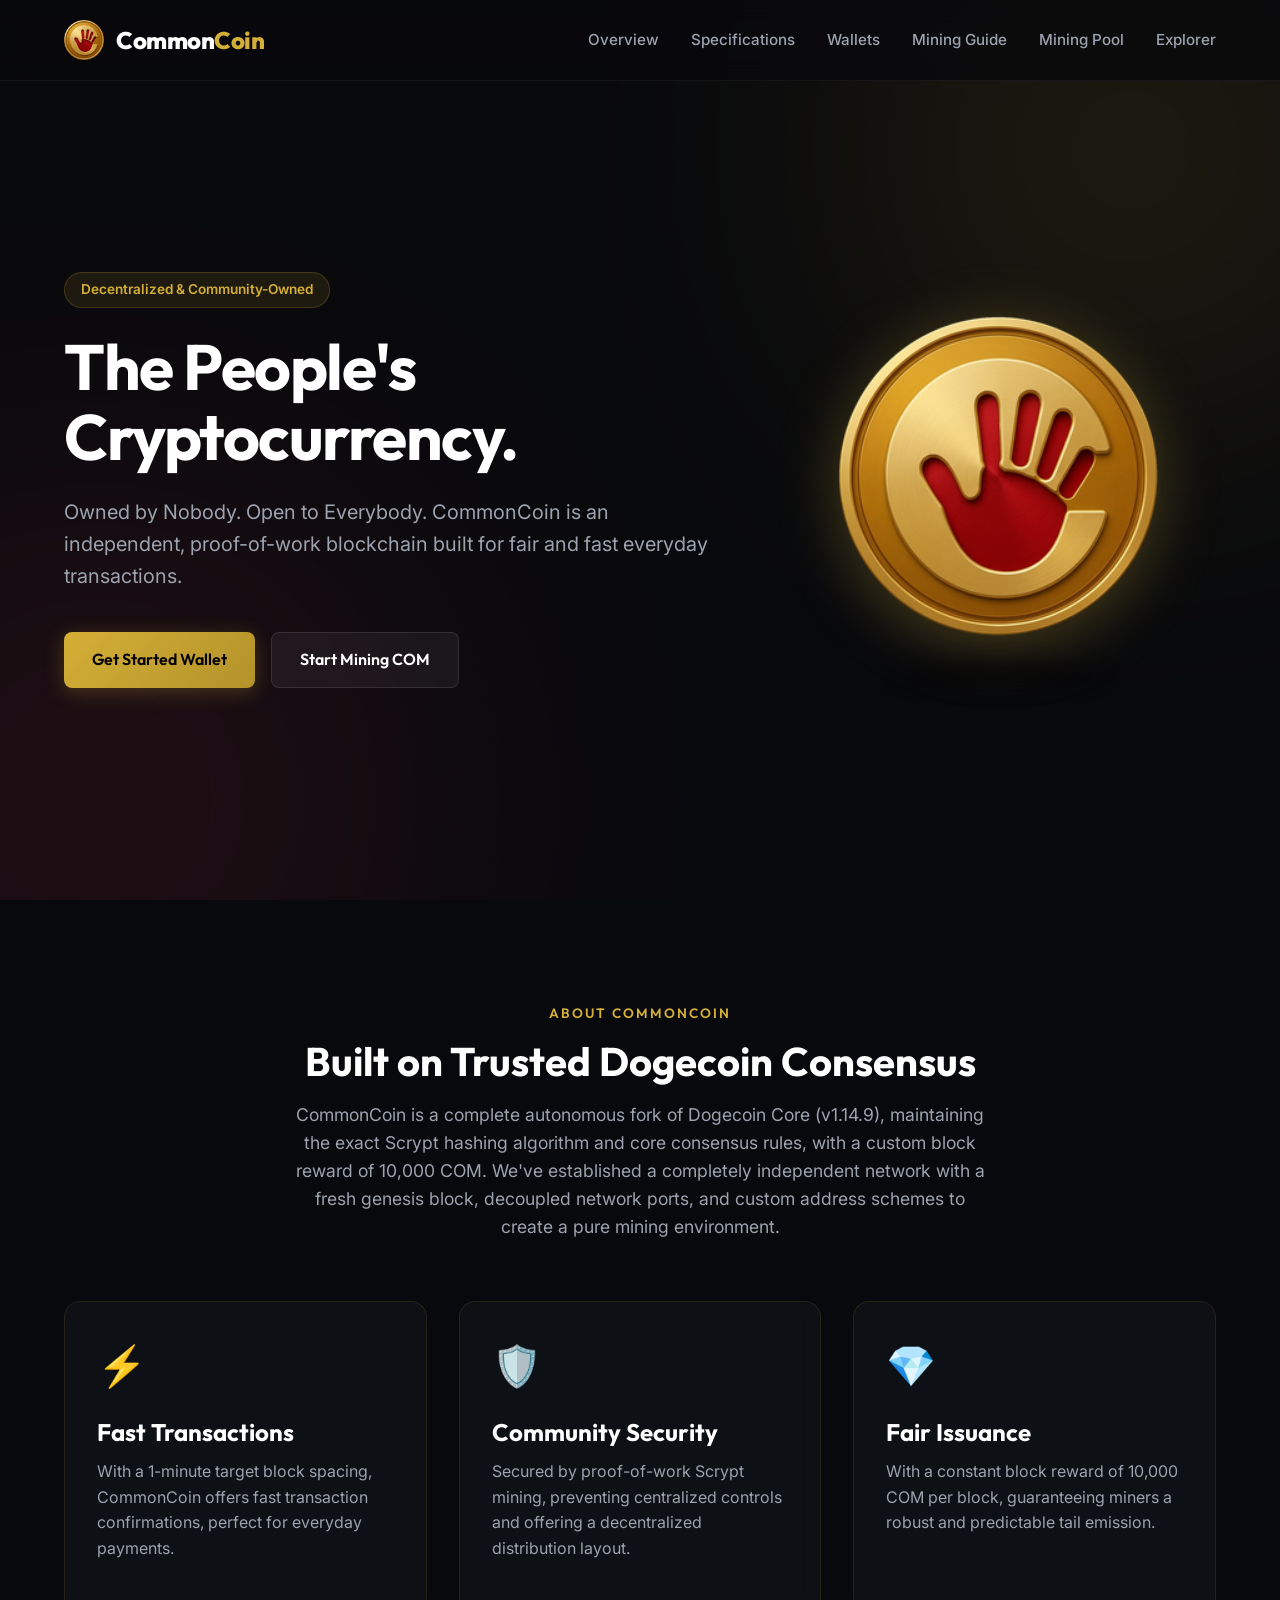
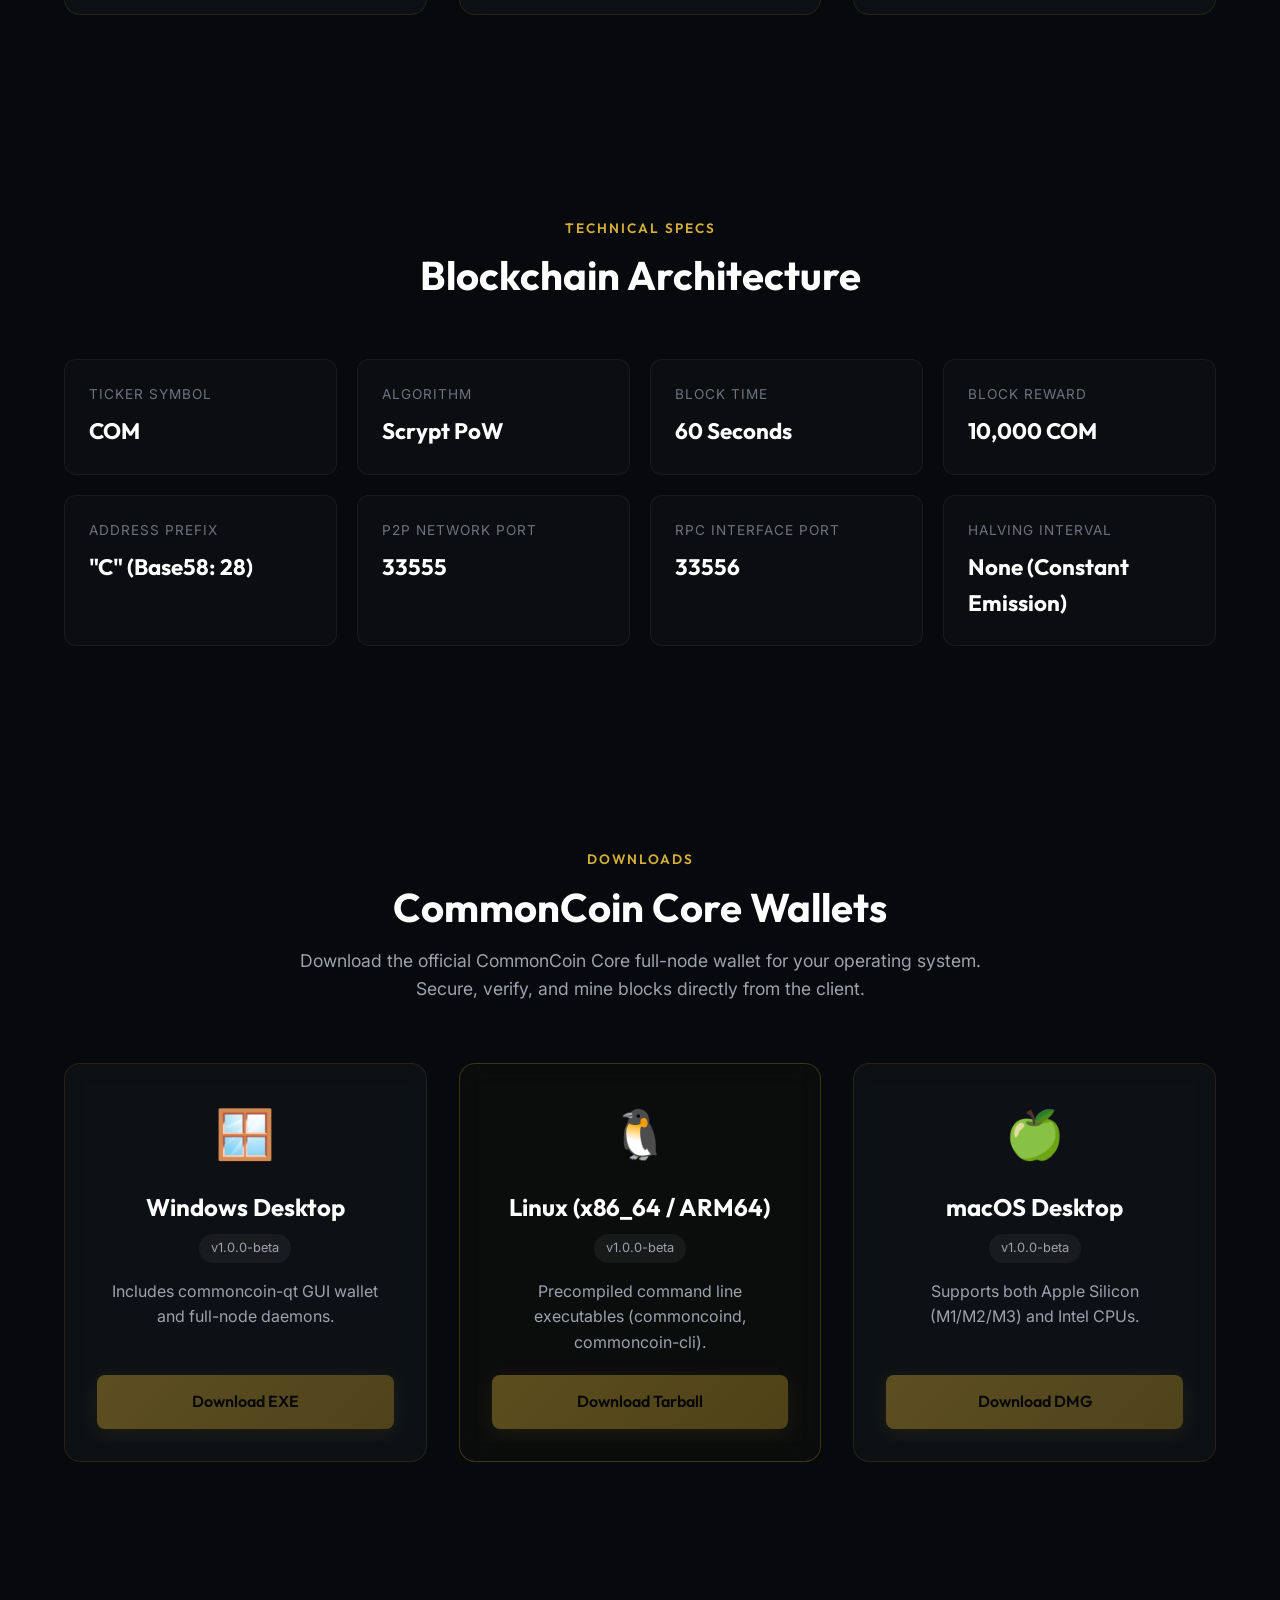
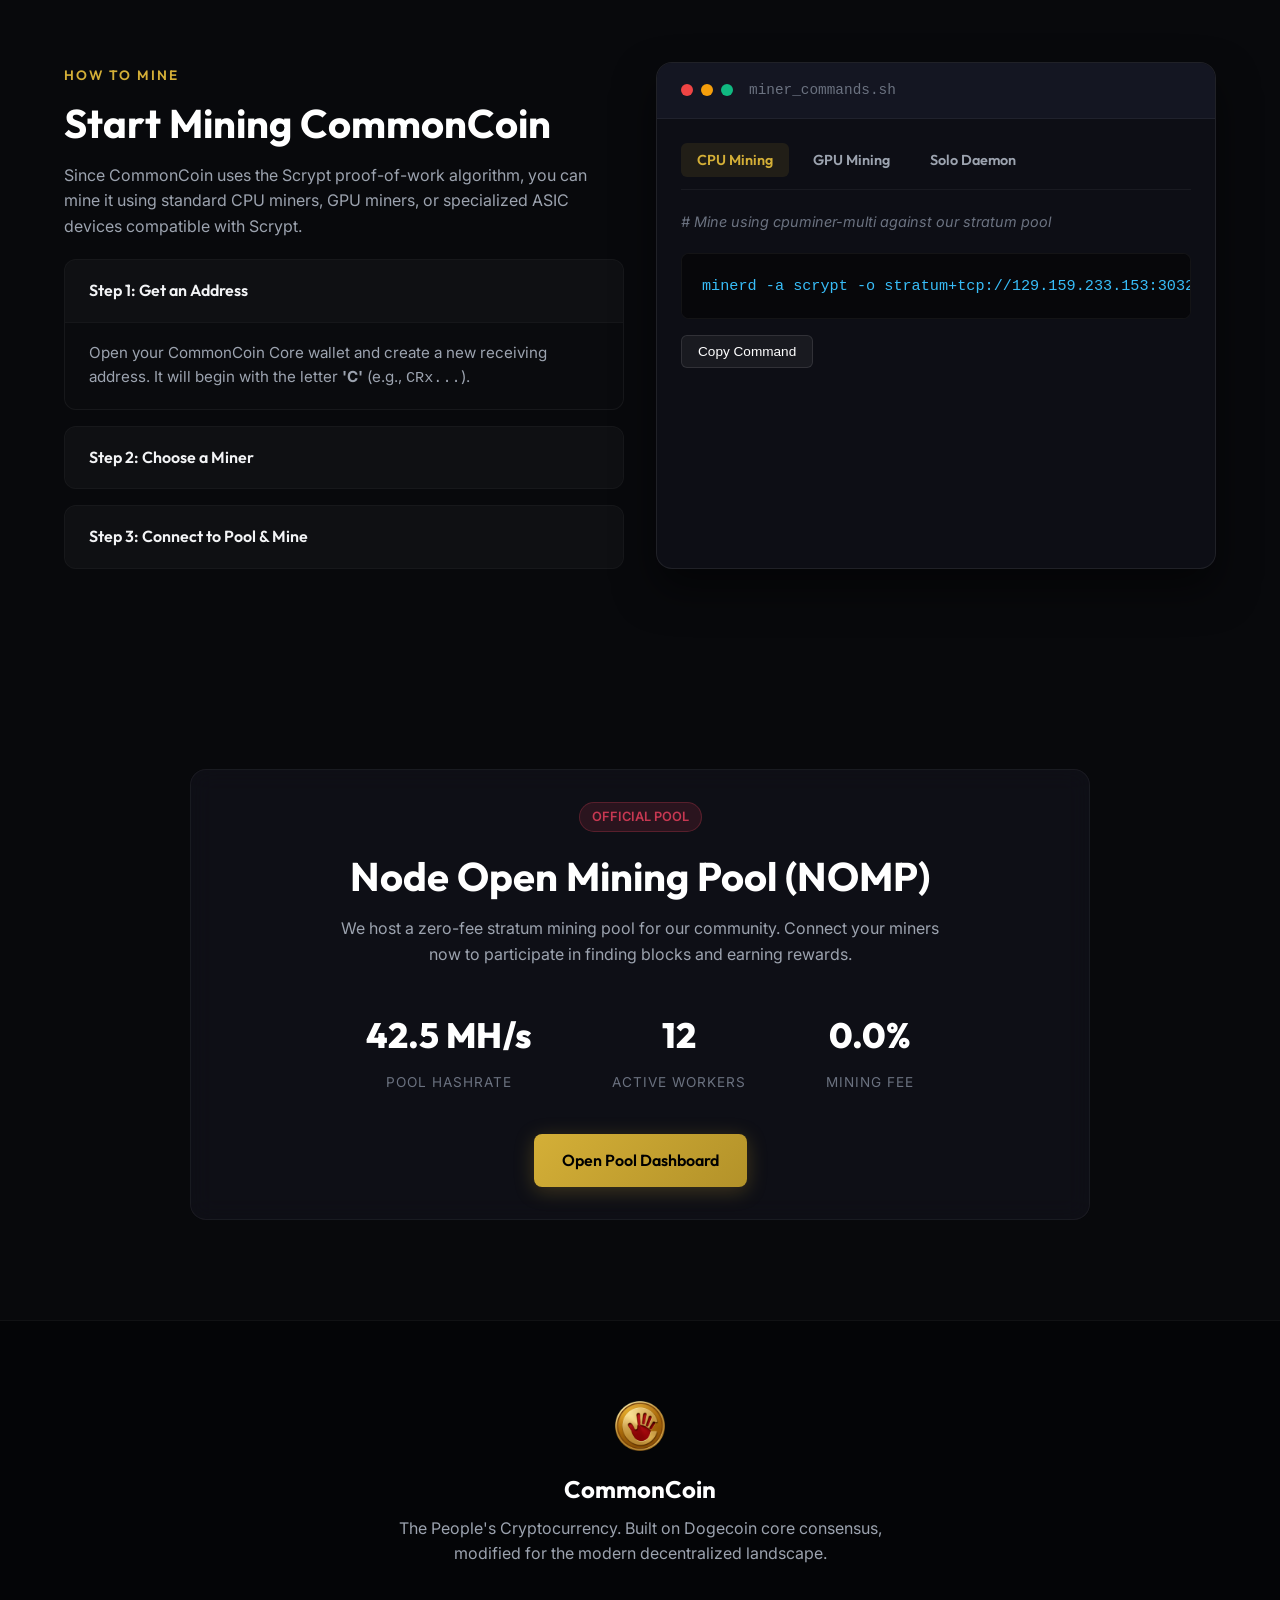
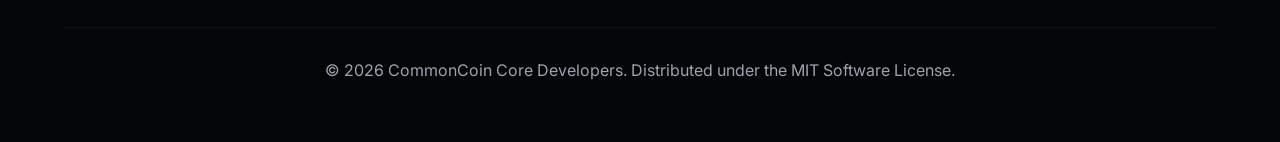
==== commit e06a0ee1: "Link Block Explorer and update mining pool references to target IP in website/index.html" ====
--- a/website/index.html
+++ b/website/index.html
@@ -27,6 +27,7 @@
                 <a href="#wallets" class="nav-link">Wallets</a>
                 <a href="#mining" class="nav-link">Mining Guide</a>
                 <a href="#pool" class="nav-link">Mining Pool</a>
+                <a href="/explorer" class="nav-link" target="_blank">Explorer</a>
             </nav>
             <button class="menu-toggle" id="menu-toggle" aria-label="Toggle Menu">
                 <span class="bar"></span>
@@ -219,13 +220,13 @@
                         
                         <div class="tab-content" id="tab-cpu">
                             <p class="console-comment"># Mine using cpuminer-multi against our stratum pool</p>
-                            <pre><code>minerd -a scrypt -o stratum+tcp://pool.commoncoin.org:3032 -u CYourWalletAddressHere -p x</code></pre>
+                            <pre><code>minerd -a scrypt -o stratum+tcp://129.159.233.153:3032 -u CYourWalletAddressHere -p x</code></pre>
                             <button class="btn-copy" onclick="copyConsole(this)">Copy Command</button>
                         </div>
                         
                         <div class="tab-content hidden" id="tab-gpu">
                             <p class="console-comment"># Mine using cgminer on opencl graphics cards</p>
-                            <pre><code>cgminer --scrypt -o stratum+tcp://pool.commoncoin.org:3256 -u CYourWalletAddressHere -p x -I 13</code></pre>
+                            <pre><code>cgminer --scrypt -o stratum+tcp://129.159.233.153:3256 -u CYourWalletAddressHere -p x -I 13</code></pre>
                             <button class="btn-copy" onclick="copyConsole(this)">Copy Command</button>
                         </div>
 
@@ -264,7 +265,7 @@
                 </div>
                 
                 <div class="pool-links">
-                    <a href="http://pool.commoncoin.org:8080" class="btn btn-primary" target="_blank">Open Pool Dashboard</a>
+                    <a href="http://129.159.233.153:8080" class="btn btn-primary" target="_blank">Open Pool Dashboard</a>
                 </div>
             </div>
         </div>
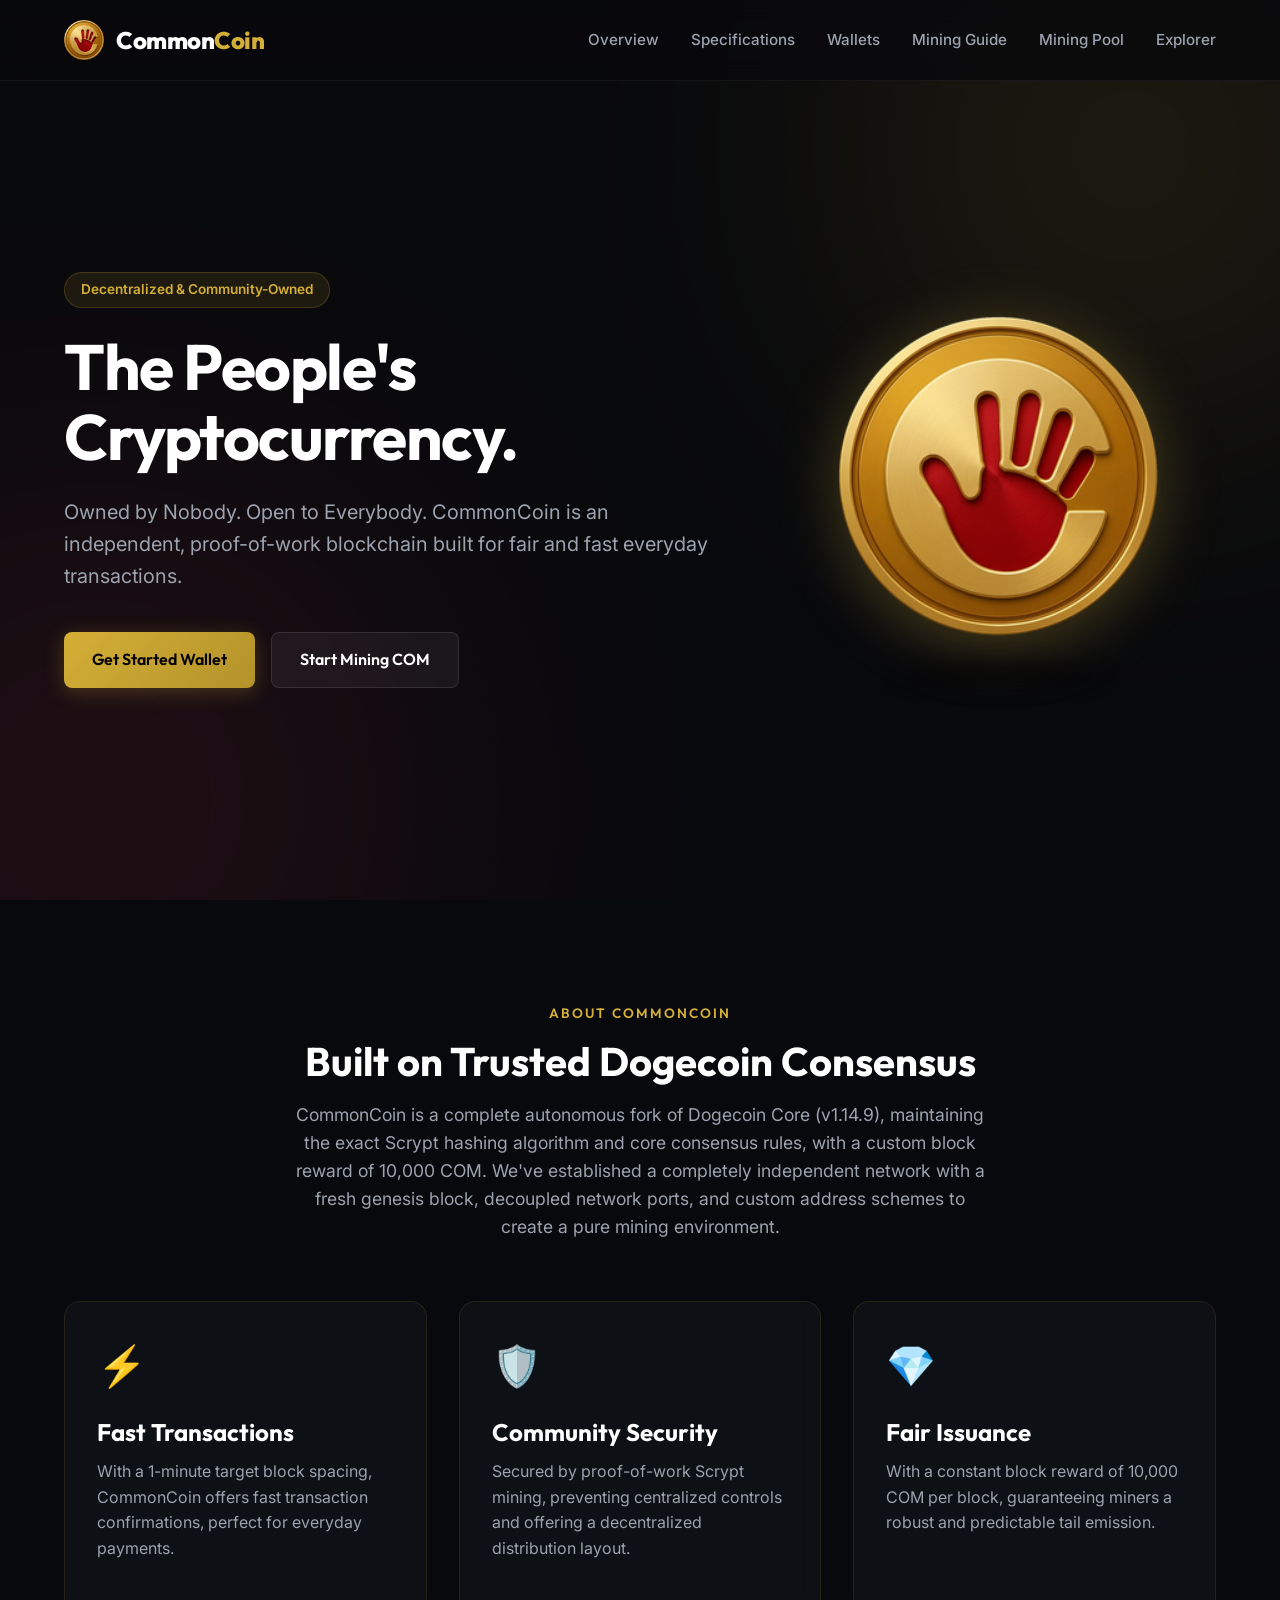
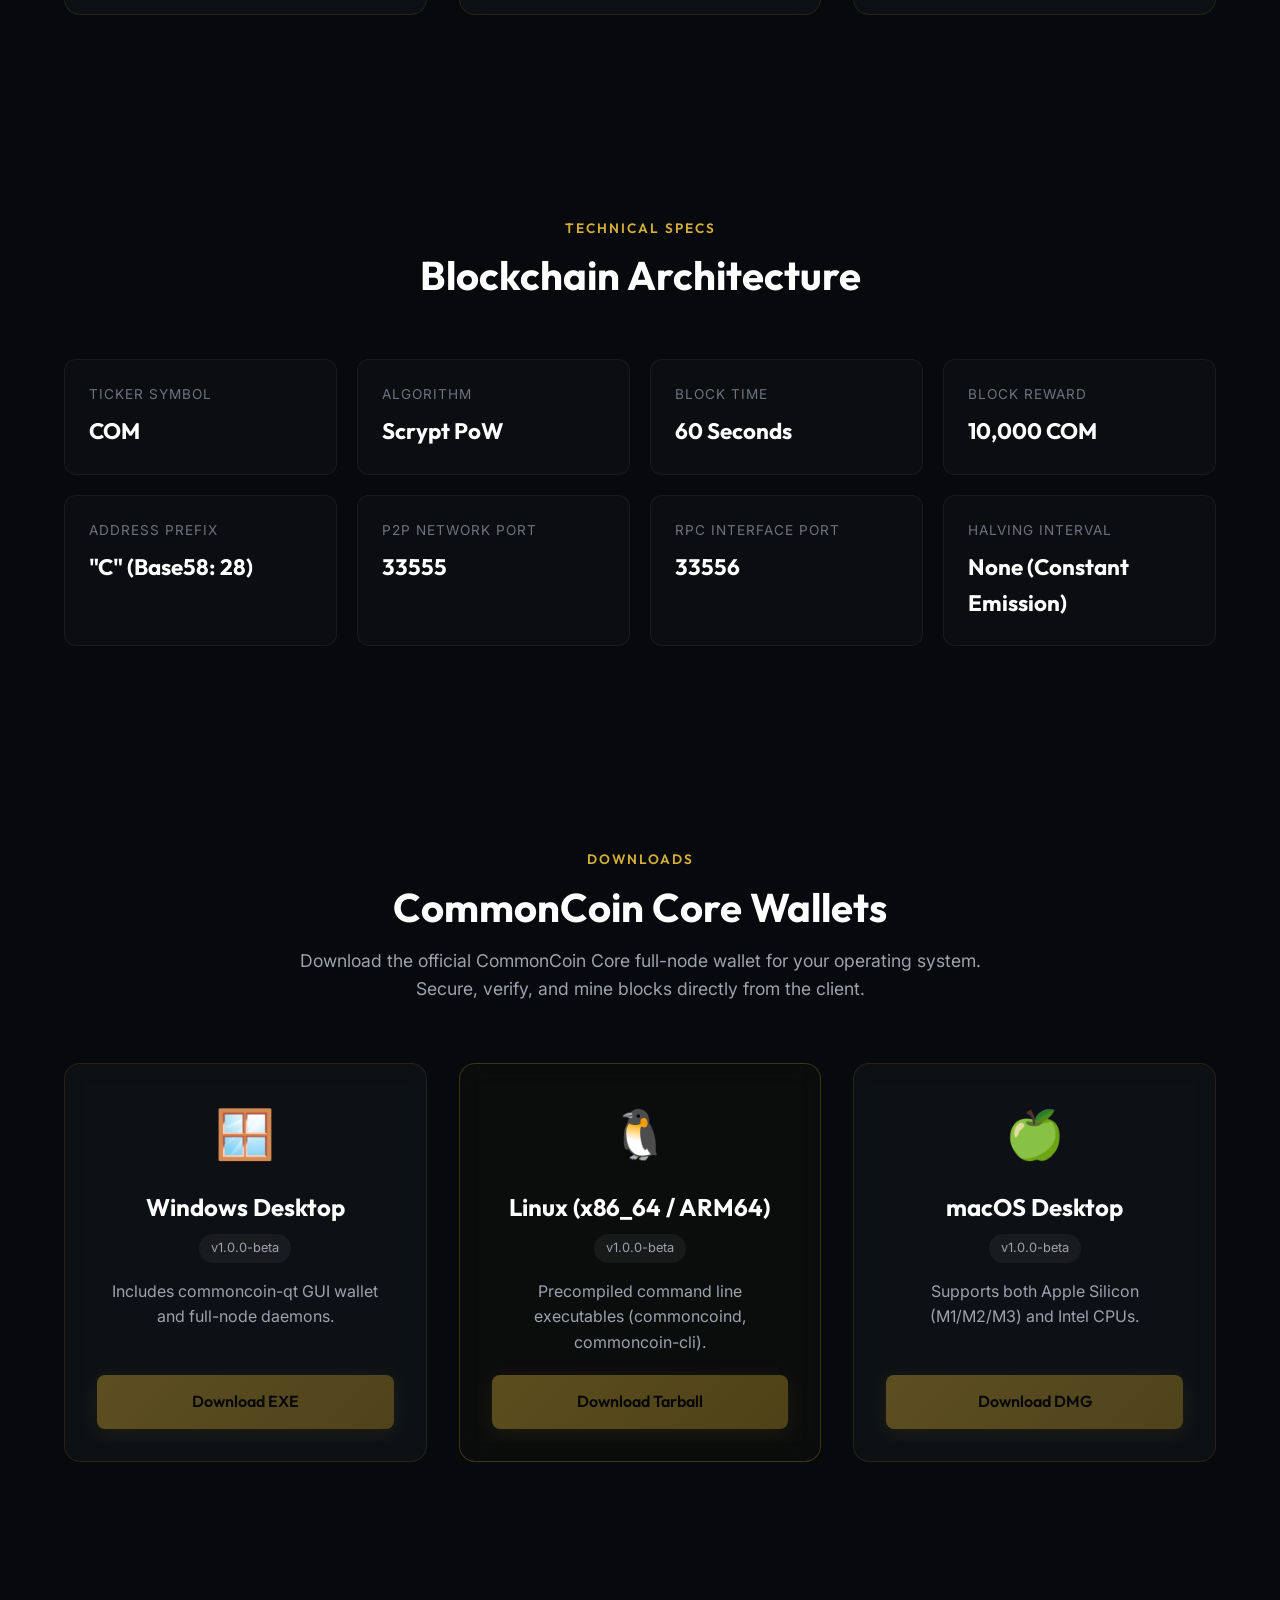
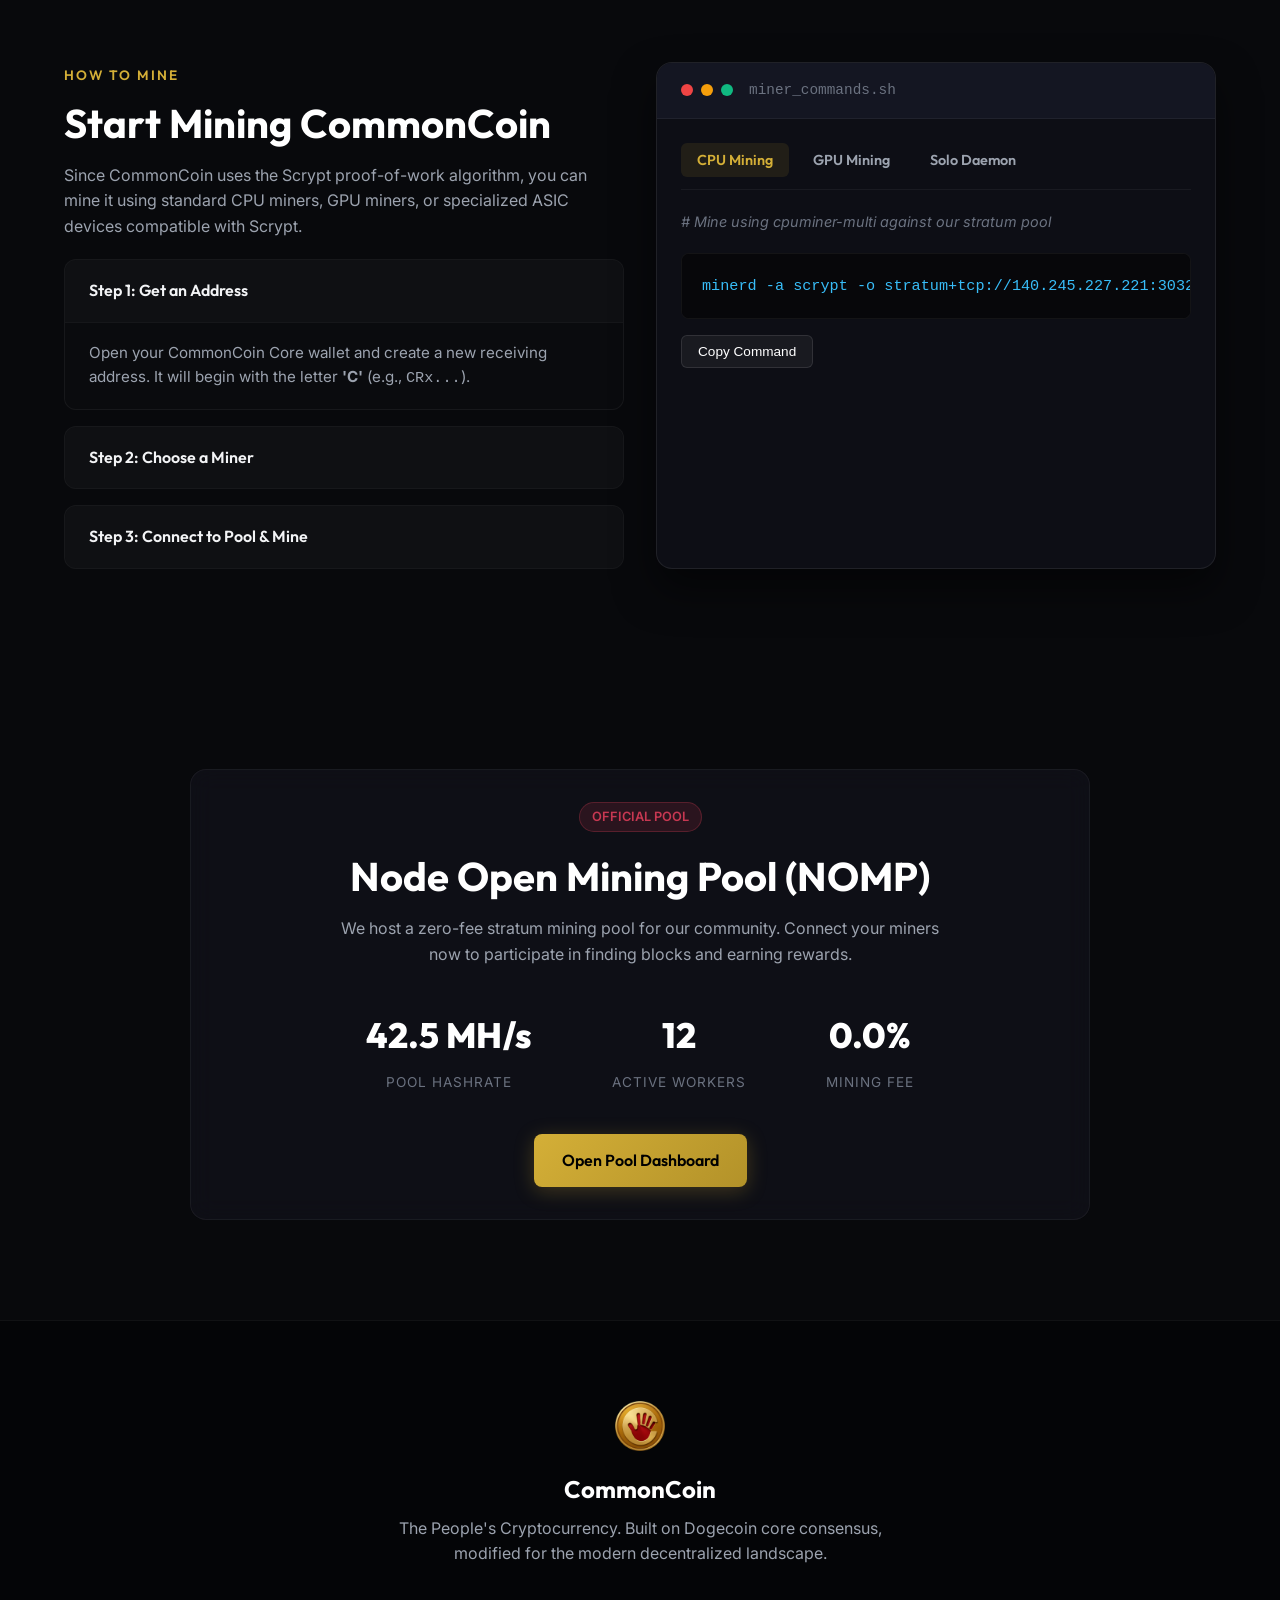
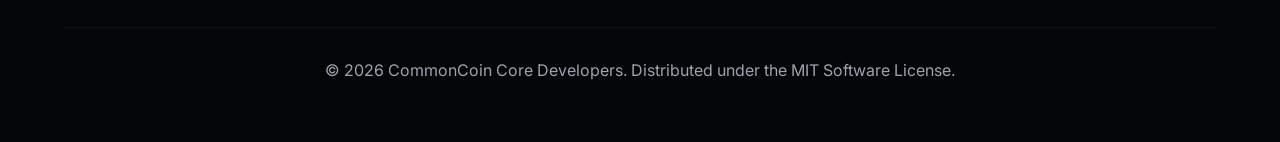
==== commit ba4ce1dc: "Configure firewalls, update public IP to 140.245.227.221, enable txindex on seed node, and fix NOMP " ====
--- a/website/index.html
+++ b/website/index.html
@@ -220,13 +220,13 @@
                         
                         <div class="tab-content" id="tab-cpu">
                             <p class="console-comment"># Mine using cpuminer-multi against our stratum pool</p>
-                            <pre><code>minerd -a scrypt -o stratum+tcp://129.159.233.153:3032 -u CYourWalletAddressHere -p x</code></pre>
+                            <pre><code>minerd -a scrypt -o stratum+tcp://140.245.227.221:3032 -u CYourWalletAddressHere -p x</code></pre>
                             <button class="btn-copy" onclick="copyConsole(this)">Copy Command</button>
                         </div>
                         
                         <div class="tab-content hidden" id="tab-gpu">
                             <p class="console-comment"># Mine using cgminer on opencl graphics cards</p>
-                            <pre><code>cgminer --scrypt -o stratum+tcp://129.159.233.153:3256 -u CYourWalletAddressHere -p x -I 13</code></pre>
+                            <pre><code>cgminer --scrypt -o stratum+tcp://140.245.227.221:3256 -u CYourWalletAddressHere -p x -I 13</code></pre>
                             <button class="btn-copy" onclick="copyConsole(this)">Copy Command</button>
                         </div>
 
@@ -265,7 +265,7 @@
                 </div>
                 
                 <div class="pool-links">
-                    <a href="http://129.159.233.153:8080" class="btn btn-primary" target="_blank">Open Pool Dashboard</a>
+                    <a href="http://140.245.227.221:8080" class="btn btn-primary" target="_blank">Open Pool Dashboard</a>
                 </div>
             </div>
         </div>
